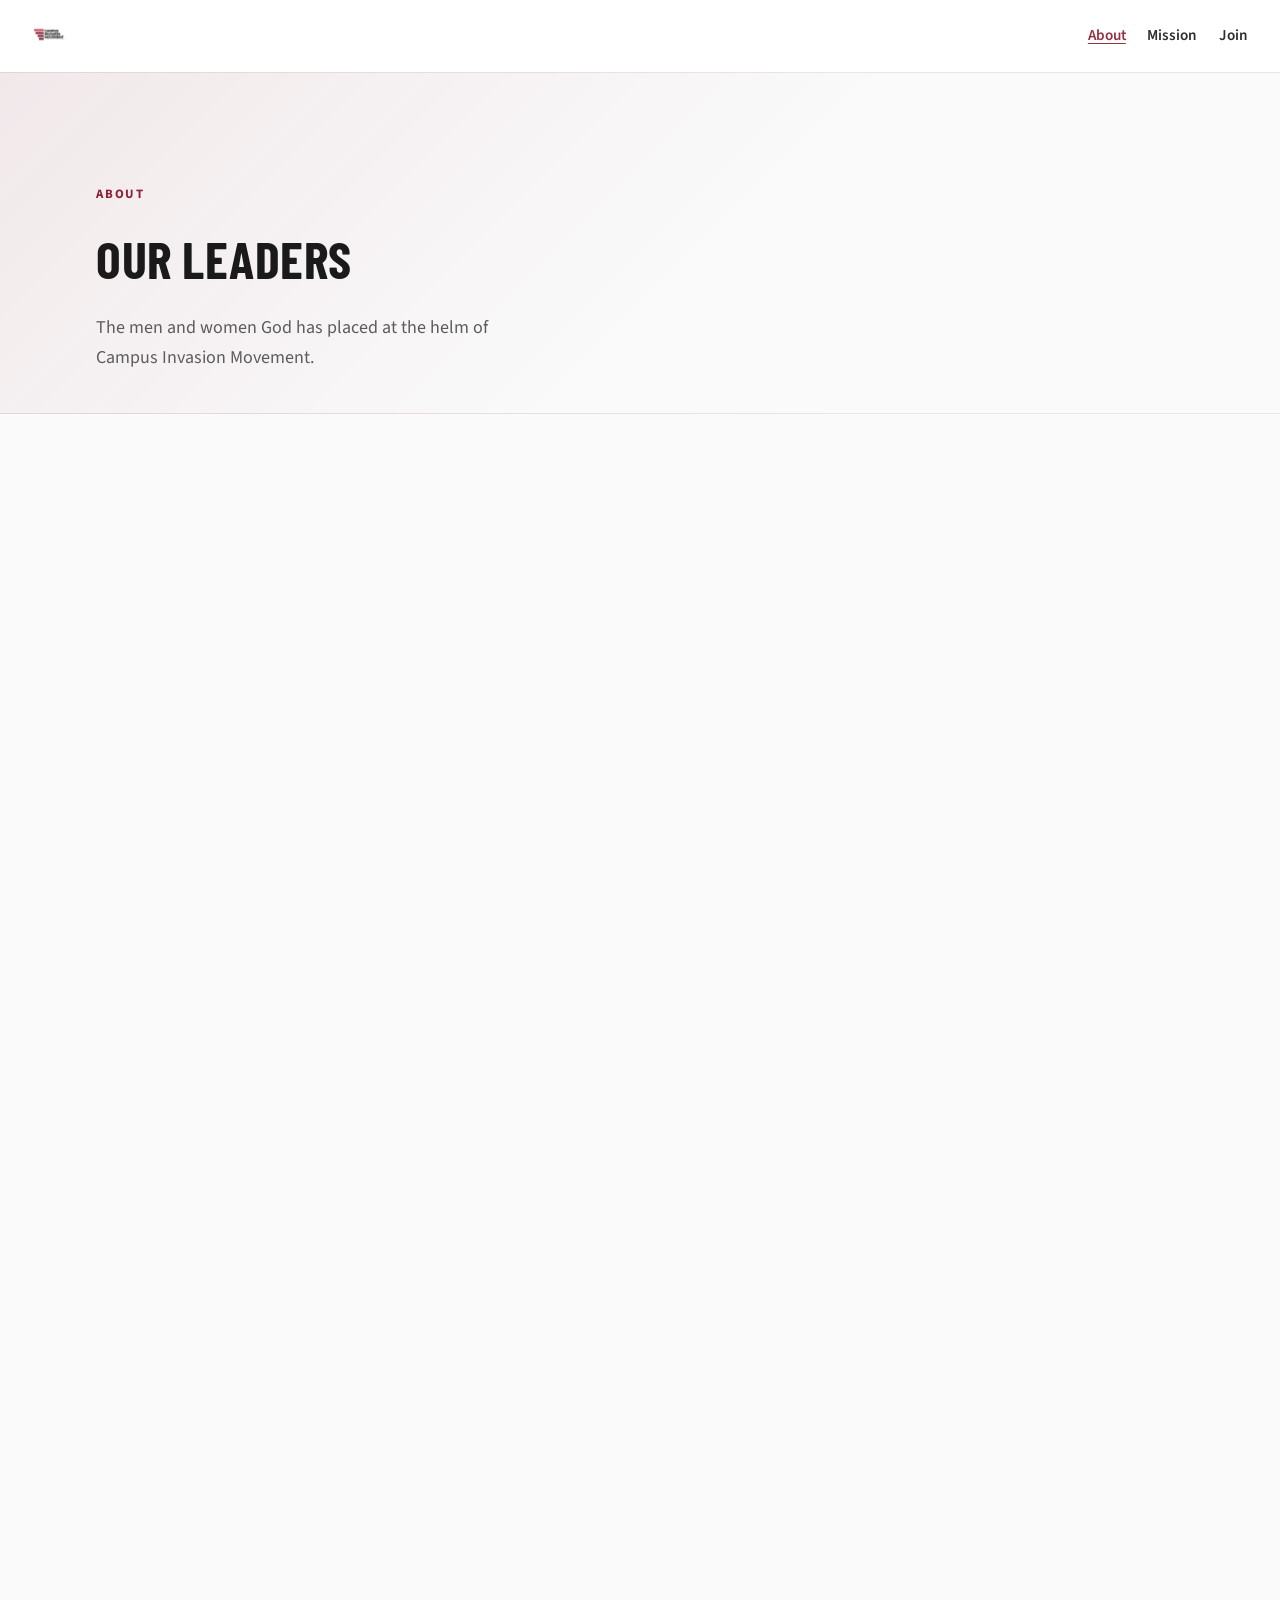
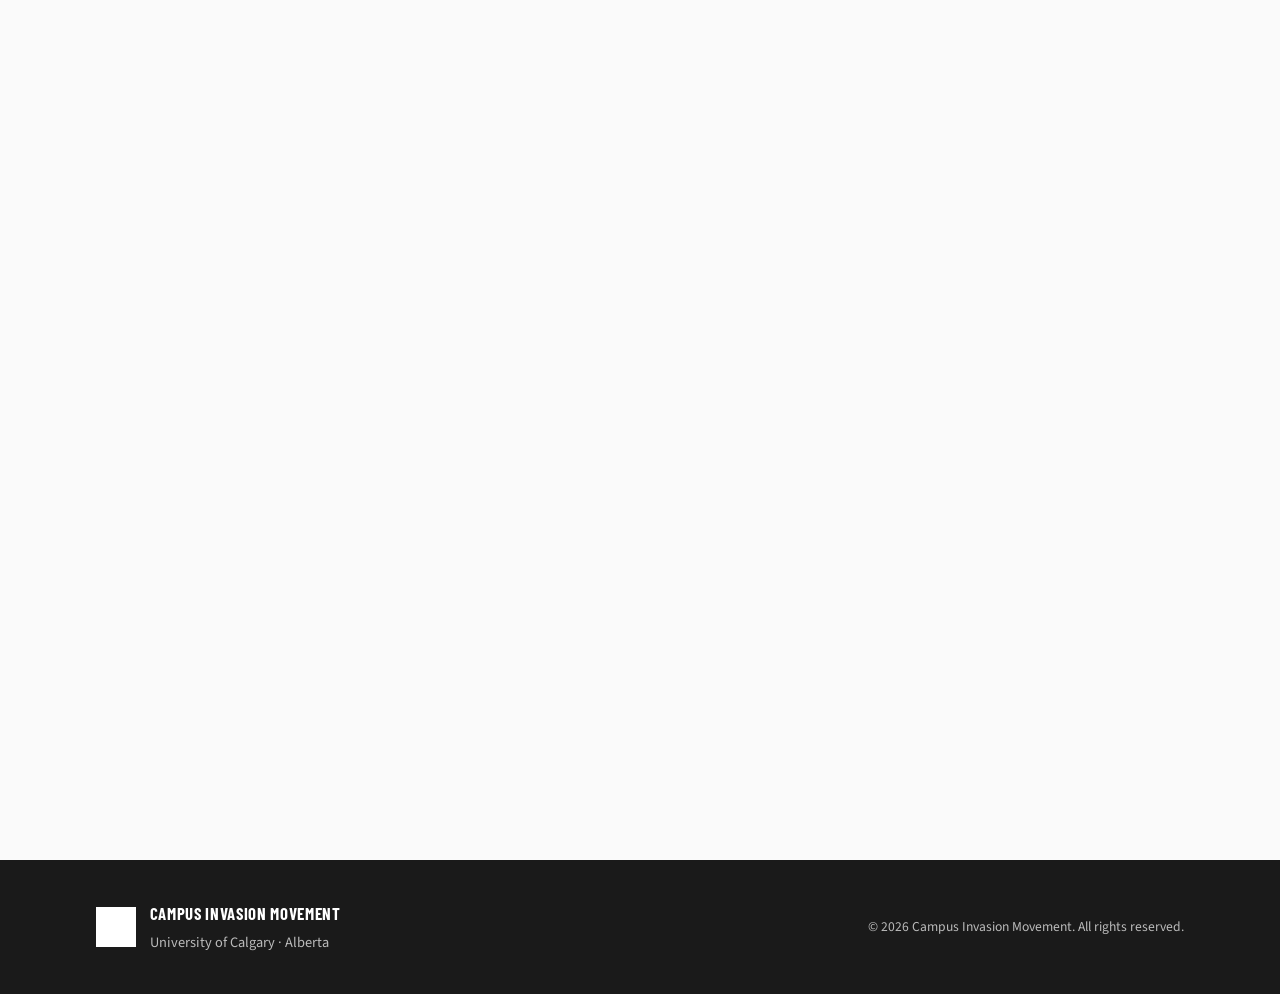
==== about.html @ 7bb0c9b6 "Add ministry content, branding, and leaders page. Update the landing page with CIM mission, gatherin" ====
<!DOCTYPE html>
<html lang="en">
<head>
  <meta charset="UTF-8" />
  <meta name="viewport" content="width=device-width, initial-scale=1" />
  <meta name="description" content="Meet the leaders of Campus Invasion Movement — Reverend Dotun Arifalo, Pastor Omoyeni Omolade, and the CIM team at the University of Calgary." />
  <title>Our Leaders — Campus Invasion Movement</title>
  <link rel="preconnect" href="https://fonts.googleapis.com" />
  <link rel="preconnect" href="https://fonts.gstatic.com" crossorigin />
  <link href="https://fonts.googleapis.com/css2?family=Barlow+Condensed:wght@600;700&family=Source+Sans+3:wght@400;600;700&display=swap" rel="stylesheet" />
  <link rel="stylesheet" href="styles.css" />
  <link rel="icon" href="assets/cim-logo.png" type="image/png" />
</head>
<body class="page-inner">
  <a class="skip-link" href="#main">Skip to content</a>

  <header class="site-header is-scrolled">
    <a class="header-brand" href="index.html" aria-label="Campus Invasion Movement home">
      <img src="assets/cim-logo.png" alt="Campus Invasion Movement" width="160" height="48" />
    </a>
    <nav class="header-nav" aria-label="Primary">
      <a href="about.html" aria-current="page">About</a>
      <a href="index.html#gather">Mission</a>
      <a href="index.html#join">Join</a>
    </nav>
  </header>

  <main id="main">
    <section class="page-hero">
      <div class="page-hero-inner">
        <p class="eyebrow">About</p>
        <h1>Our Leaders</h1>
        <p class="lead">The men and women God has placed at the helm of Campus Invasion Movement.</p>
      </div>
    </section>

    <section class="section leaders-featured" data-reveal>
      <div class="section-inner leaders-inner">
        <article class="leader-profile">
          <div class="leader-photo">
            <img src="assets/leaders/dotun-arifalo.png" alt="Reverend Dotun Arifalo" width="320" height="400" />
          </div>
          <div class="leader-bio">
            <p class="leader-title">Reverend</p>
            <h2>Dotun Arifalo</h2>
            <p>
              Dotun Arifalo is a prolific speaker, author, life and business and lifestyle mentor and empowerer,
              whose passion is contagious, initiating transformation in everyone that comes in contact with her.
            </p>
            <p>
              She is the President of the Dotun Arifalo Ministries and the Co-Lead Pastor of Dominion House churches
              with a vision to raise world class Leaders.
            </p>
            <p>
              RD, as fondly called, is an empowerer, a destiny catalyst and broker of gifts, an international
              conference speaker with an unusual grace of connecting with people of different races. She has a great
              passion to see men and women utilized, raised from mediocrity to maximizing their lives and God given
              potentials as they discover and fulfill God&rsquo;s mandates for their lives.
            </p>
            <p>
              She is married to Vincent Arifalo, her vision partner, and they have three children.
            </p>
          </div>
        </article>

        <!-- Pastor Omoyeni Omolade -->
        <article class="leader-profile leader-profile--reverse">
          <div class="leader-photo">
            <img src="assets/leaders/omoyeni-omolade.png" alt="Pastor Omoyeni Omolade" width="320" height="400" />
          </div>
          <div class="leader-bio">
            <p class="leader-title">Pastor</p>
            <h2>Omoyeni Omolade</h2>
            <p>
              Pastor Yeni is the Lead Pastor and Head of Direction of Campus Invasion Movement North America,
              whose passion is to see young people grow spiritually from disciples to disciplers and take over
              their territories for Jesus.
            </p>
            <p>
              PY, as fondly called, is a destiny catalyst, a movement maker and a person who is very passionate
              about filling campuses with the knowledge of the glory of the Lord as the waters cover the sea.
            </p>
          </div>
        </article>
      </div>
    </section>

    <section class="section leaders-team" data-reveal>
      <div class="section-inner leaders-inner">
        <p class="eyebrow">The team</p>
        <h2>Our leaders</h2>
        <p class="lead team-note">Photos coming soon.</p>
        <div class="team-grid">
          <article class="team-card">
            <div class="team-photo">
              <img src="assets/leaders/placeholder.svg" alt="" width="200" height="200" />
            </div>
            <h3>Oluwasetemi</h3>
          </article>
          <article class="team-card">
            <div class="team-photo">
              <img src="assets/leaders/placeholder.svg" alt="" width="200" height="200" />
            </div>
            <h3>Praise</h3>
          </article>
          <article class="team-card">
            <div class="team-photo">
              <img src="assets/leaders/placeholder.svg" alt="" width="200" height="200" />
            </div>
            <h3>Abisola</h3>
          </article>
          <article class="team-card">
            <div class="team-photo">
              <img src="assets/leaders/placeholder.svg" alt="" width="200" height="200" />
            </div>
            <h3>Priscilla</h3>
          </article>
          <article class="team-card">
            <div class="team-photo">
              <img src="assets/leaders/placeholder.svg" alt="" width="200" height="200" />
            </div>
            <h3>Mawunyo</h3>
          </article>
          <article class="team-card">
            <div class="team-photo">
              <img src="assets/leaders/placeholder.svg" alt="" width="200" height="200" />
            </div>
            <h3>Tolu</h3>
          </article>
          <article class="team-card">
            <div class="team-photo">
              <img src="assets/leaders/placeholder.svg" alt="" width="200" height="200" />
            </div>
            <h3>Ayomide</h3>
          </article>
          <article class="team-card">
            <div class="team-photo">
              <img src="assets/leaders/placeholder.svg" alt="" width="200" height="200" />
            </div>
            <h3>Daniel</h3>
          </article>
        </div>
      </div>
    </section>
  </main>

  <footer class="site-footer">
    <div class="footer-inner">
      <div class="footer-brand">
        <img src="assets/cim-logo.png" alt="" width="140" height="42" />
        <div>
          <strong>Campus Invasion Movement</strong>
          <p>University of Calgary &middot; Alberta</p>
        </div>
      </div>
      <p class="footer-copy">&copy; <span id="year"></span> Campus Invasion Movement. All rights reserved.</p>
    </div>
  </footer>

  <script src="script.js"></script>
</body>
</html>
---- styles.css ----
:root {
  --ink: #1a1a1a;
  --burgundy: #8c1f33;
  --burgundy-deep: #6b1526;
  --rose: #d95f76;
  --rose-soft: #f0a3b3;
  --paper: #fafafa;
  --paper-muted: #f0ecec;
  --white: #ffffff;
  --text: #2a2a2a;
  --muted: #5c5c5c;
  --font-display: "Barlow Condensed", "Arial Narrow", sans-serif;
  --font-body: "Source Sans 3", "Segoe UI", sans-serif;
  --space: clamp(1rem, 2.5vw, 2rem);
  --max: 68rem;
  --header-h: 4.5rem;
  --ease: cubic-bezier(0.22, 1, 0.36, 1);
}

*,
*::before,
*::after {
  box-sizing: border-box;
}

html {
  scroll-behavior: smooth;
}

body {
  margin: 0;
  font-family: var(--font-body);
  font-size: 1.0625rem;
  line-height: 1.65;
  color: var(--text);
  background: var(--paper);
  -webkit-font-smoothing: antialiased;
}

img {
  display: block;
  max-width: 100%;
  height: auto;
}

a {
  color: var(--burgundy);
  text-decoration-thickness: 1px;
  text-underline-offset: 0.18em;
}

a:hover {
  color: var(--rose);
}

.skip-link {
  position: absolute;
  left: 1rem;
  top: -3rem;
  z-index: 100;
  padding: 0.5rem 0.85rem;
  background: var(--rose);
  color: var(--white);
  font-weight: 700;
  text-decoration: none;
  border-radius: 0.25rem;
}

.skip-link:focus {
  top: 1rem;
}

/* ——— Header ——— */
.site-header {
  position: fixed;
  inset: 0 0 auto;
  z-index: 40;
  display: flex;
  align-items: center;
  justify-content: space-between;
  height: var(--header-h);
  padding: 0 var(--space);
  background: transparent;
  color: var(--white);
  transition: background 0.35s var(--ease), color 0.35s var(--ease), box-shadow 0.35s var(--ease);
}

.site-header.is-scrolled {
  background: rgba(255, 255, 255, 0.95);
  color: var(--ink);
  box-shadow: 0 1px 0 rgba(140, 31, 51, 0.1);
  backdrop-filter: blur(10px);
}

.header-brand {
  display: inline-flex;
  align-items: center;
  color: inherit;
  text-decoration: none;
}

.header-brand img {
  width: auto;
  height: 2.25rem;
  filter: brightness(0) invert(1);
  transition: filter 0.35s var(--ease);
}

.site-header.is-scrolled .header-brand img {
  filter: none;
}

.header-nav {
  display: flex;
  gap: 1.35rem;
}

.header-nav a {
  color: inherit;
  text-decoration: none;
  font-size: 0.95rem;
  font-weight: 600;
  opacity: 0.92;
}

.header-nav a:hover {
  opacity: 1;
  color: var(--rose-soft);
}

.header-nav a[aria-current="page"] {
  color: var(--burgundy);
  text-decoration: underline;
}

.site-header:not(.is-scrolled) .header-nav a[aria-current="page"] {
  color: var(--rose-soft);
}

/* ——— Hero ——— */
.hero {
  position: relative;
  min-height: 100svh;
  display: grid;
  align-items: end;
  color: var(--white);
  overflow: hidden;
}

.hero-media {
  position: absolute;
  inset: 0;
  z-index: 0;
}

.hero-image {
  position: absolute;
  inset: -4%;
  background:
    url("https://images.unsplash.com/photo-1562774053-701939374585?auto=format&fit=crop&w=2000&q=80")
    center / cover no-repeat;
  transform: scale(1.06);
  animation: kenburns 22s var(--ease) infinite alternate;
  will-change: transform;
}

.hero-wash {
  position: absolute;
  inset: 0;
  background:
    linear-gradient(180deg, rgba(107, 21, 38, 0.7) 0%, rgba(107, 21, 38, 0.45) 45%, rgba(26, 26, 26, 0.92) 100%),
    linear-gradient(90deg, rgba(140, 31, 51, 0.35), transparent 60%);
}

.hero-content {
  position: relative;
  z-index: 1;
  width: min(100%, var(--max));
  margin: 0 auto;
  padding: calc(var(--header-h) + 2.5rem) var(--space) clamp(3.5rem, 8vh, 5.5rem);
}

.hero-logo-wrap {
  display: inline-block;
  margin-bottom: 0.75rem;
  padding: 0.85rem 1rem;
  background: rgba(255, 255, 255, 0.94);
  border-radius: 0.35rem;
  box-shadow: 0 12px 32px rgba(0, 0, 0, 0.25);
  opacity: 0;
  transform: translateY(1.25rem);
  animation: rise-in 0.9s var(--ease) 0.1s forwards;
}

.hero-logo {
  width: min(100%, 24rem);
  margin: 0;
}

.hero-tagline {
  margin: 0 0 1rem;
  font-size: 0.8rem;
  font-weight: 700;
  letter-spacing: 0.16em;
  text-transform: uppercase;
  color: var(--rose-soft);
  opacity: 0;
  transform: translateY(1.25rem);
  animation: rise-in 0.9s var(--ease) 0.18s forwards;
}

.hero-headline {
  margin: 0 0 1.1rem;
  font-family: var(--font-display);
  font-size: clamp(1.75rem, 4.5vw, 2.85rem);
  font-weight: 700;
  line-height: 1.1;
  letter-spacing: 0.01em;
  text-transform: uppercase;
  max-width: 22ch;
  opacity: 0;
  transform: translateY(1.25rem);
  animation: rise-in 0.9s var(--ease) 0.28s forwards;
}

.hero-verse {
  margin: 0 0 1.75rem;
  padding: 0;
  border: 0;
  max-width: 38ch;
  opacity: 0;
  transform: translateY(1.25rem);
  animation: rise-in 0.9s var(--ease) 0.4s forwards;
}

.hero-verse p {
  margin: 0 0 0.45rem;
  font-size: 1.05rem;
  font-style: italic;
  line-height: 1.55;
  color: rgba(255, 255, 255, 0.9);
}

.hero-verse cite {
  font-size: 0.9rem;
  font-style: normal;
  font-weight: 700;
  letter-spacing: 0.06em;
  text-transform: uppercase;
  color: var(--rose-soft);
}

.hero-actions {
  display: flex;
  flex-wrap: wrap;
  gap: 0.75rem 1rem;
  opacity: 0;
  transform: translateY(1.25rem);
  animation: rise-in 0.9s var(--ease) 0.52s forwards;
}

/* ——— Buttons ——— */
.btn {
  display: inline-flex;
  align-items: center;
  justify-content: center;
  padding: 0.85rem 1.35rem;
  border-radius: 0.3rem;
  font-family: var(--font-body);
  font-size: 1rem;
  font-weight: 700;
  text-decoration: none;
  border: 2px solid transparent;
  transition: background 0.25s var(--ease), color 0.25s var(--ease), border-color 0.25s var(--ease), transform 0.25s var(--ease);
}

.btn:hover {
  transform: translateY(-1px);
}

.btn-primary {
  background: var(--rose);
  color: var(--white);
}

.btn-primary:hover {
  background: var(--burgundy);
  color: var(--white);
}

.btn-ghost {
  background: transparent;
  color: var(--white);
  border-color: rgba(255, 255, 255, 0.45);
}

.btn-ghost:hover {
  border-color: var(--rose-soft);
  color: var(--white);
  background: rgba(140, 31, 51, 0.35);
}

/* ——— Sections ——— */
.section {
  padding: clamp(3.5rem, 10vh, 6.5rem) var(--space);
}

.section-inner {
  width: min(100%, 44rem);
  margin: 0 auto;
}

.gather .section-inner,
.invite .section-inner {
  width: min(100%, var(--max));
}

.eyebrow {
  margin: 0 0 0.65rem;
  font-size: 0.8rem;
  font-weight: 700;
  letter-spacing: 0.14em;
  text-transform: uppercase;
  color: var(--burgundy);
}

.section h2 {
  margin: 0 0 1rem;
  font-family: var(--font-display);
  font-size: clamp(1.85rem, 4vw, 2.65rem);
  font-weight: 700;
  line-height: 1.12;
  letter-spacing: 0.01em;
  text-transform: uppercase;
  color: var(--ink);
  max-width: 20ch;
}

.lead {
  margin: 0;
  font-size: 1.125rem;
  color: var(--muted);
  max-width: 44ch;
}

.mission-statement {
  font-size: 1.15rem;
  font-weight: 600;
  color: var(--text);
  line-height: 1.6;
  text-transform: uppercase;
  letter-spacing: 0.02em;
}

.about {
  background:
    radial-gradient(ellipse 80% 60% at 100% 0%, rgba(217, 95, 118, 0.1), transparent 55%),
    radial-gradient(ellipse 50% 40% at 0% 100%, rgba(140, 31, 51, 0.08), transparent 50%),
    var(--paper);
}

.gather {
  background: var(--burgundy-deep);
  color: rgba(255, 255, 255, 0.9);
}

.gather .eyebrow {
  color: var(--rose-soft);
}

.gather h2 {
  color: var(--white);
}

.pillars {
  display: grid;
  gap: 2rem 2.5rem;
  margin-top: 2.5rem;
}

@media (min-width: 720px) {
  .pillars {
    grid-template-columns: repeat(3, 1fr);
  }
}

.pillar {
  padding: 0;
  border: 0;
  background: none;
  box-shadow: none;
}

.pillar-mark {
  display: block;
  width: 2.25rem;
  height: 3px;
  margin-bottom: 1rem;
  background: linear-gradient(90deg, var(--rose), var(--rose-soft));
}

.pillar h3 {
  margin: 0 0 0.55rem;
  font-family: var(--font-display);
  font-size: 1.35rem;
  font-weight: 700;
  text-transform: uppercase;
  letter-spacing: 0.02em;
  color: var(--white);
}

.pillar p {
  margin: 0;
  color: rgba(255, 255, 255, 0.75);
  font-size: 1rem;
}

.invite {
  background:
    linear-gradient(135deg, rgba(140, 31, 51, 0.06), transparent 40%),
    var(--paper-muted);
}

.invite-inner {
  display: grid;
  gap: 1.25rem;
  justify-items: start;
}

.invite .lead {
  max-width: 36ch;
}

.invite-details {
  display: grid;
  gap: 1rem 2rem;
  margin: 0.5rem 0 0.75rem;
  padding: 0;
}

@media (min-width: 640px) {
  .invite-details {
    grid-template-columns: repeat(2, minmax(0, 1fr));
  }
}

@media (min-width: 900px) {
  .invite-details {
    grid-template-columns: repeat(4, minmax(0, 1fr));
  }
}

.invite-details div {
  margin: 0;
}

.invite-details dt {
  margin: 0 0 0.2rem;
  font-size: 0.75rem;
  font-weight: 700;
  letter-spacing: 0.12em;
  text-transform: uppercase;
  color: var(--burgundy);
}

.invite-details dd {
  margin: 0;
  font-size: 1.05rem;
  font-weight: 600;
  color: var(--ink);
}

.invite-details a {
  color: var(--ink);
  font-weight: 600;
}

.invite-details a:hover {
  color: var(--burgundy);
}

/* ——— Footer ——— */
.site-footer {
  background: var(--ink);
  color: rgba(255, 255, 255, 0.7);
  padding: 2.5rem var(--space);
}

.footer-inner {
  width: min(100%, var(--max));
  margin: 0 auto;
  display: flex;
  flex-wrap: wrap;
  align-items: center;
  justify-content: space-between;
  gap: 1.25rem;
}

.footer-brand {
  display: flex;
  align-items: center;
  gap: 0.85rem;
}

.footer-brand img {
  width: auto;
  height: 2.5rem;
  filter: brightness(0) invert(1);
}

.footer-brand strong {
  display: block;
  color: var(--white);
  font-family: var(--font-display);
  font-size: 1.05rem;
  text-transform: uppercase;
  letter-spacing: 0.04em;
}

.footer-brand p {
  margin: 0.15rem 0 0;
  font-size: 0.9rem;
}

.footer-copy {
  margin: 0;
  font-size: 0.85rem;
}

/* ——— Motion ——— */
@keyframes rise-in {
  to {
    opacity: 1;
    transform: translateY(0);
  }
}

@keyframes kenburns {
  from {
    transform: scale(1.06) translate(0, 0);
  }
  to {
    transform: scale(1.14) translate(-1.5%, -1%);
  }
}

[data-reveal] {
  opacity: 0;
  transform: translateY(1.75rem);
  transition: opacity 0.8s var(--ease), transform 0.8s var(--ease);
}

[data-reveal].is-visible {
  opacity: 1;
  transform: translateY(0);
}

@media (prefers-reduced-motion: reduce) {
  html {
    scroll-behavior: auto;
  }

  .hero-image {
    animation: none;
    transform: none;
  }

  .hero-logo-wrap,
  .hero-tagline,
  .hero-headline,
  .hero-verse,
  .hero-actions {
    animation: none;
    opacity: 1;
    transform: none;
  }

  [data-reveal] {
    opacity: 1;
    transform: none;
    transition: none;
  }
}

@media (max-width: 560px) {
  .header-nav {
    gap: 0.85rem;
  }

  .header-nav a {
    font-size: 0.88rem;
  }

  .header-brand img {
    height: 1.85rem;
  }
}

/* ——— About / Leaders page ——— */
.page-inner .site-header {
  position: sticky;
}

.page-hero {
  padding: calc(var(--header-h) + 2.5rem) var(--space) 2.5rem;
  background:
    linear-gradient(135deg, rgba(140, 31, 51, 0.08), transparent 55%),
    var(--paper);
  border-bottom: 1px solid rgba(140, 31, 51, 0.1);
}

.page-hero-inner {
  width: min(100%, var(--max));
  margin: 0 auto;
}

.page-hero h1 {
  margin: 0 0 0.75rem;
  font-family: var(--font-display);
  font-size: clamp(2.25rem, 5vw, 3.25rem);
  font-weight: 700;
  text-transform: uppercase;
  letter-spacing: 0.01em;
  color: var(--ink);
  max-width: none;
}

.leaders-inner {
  width: min(100%, var(--max));
}

.leaders-featured {
  padding-top: clamp(2.5rem, 6vh, 4rem);
}

.leader-profile {
  display: grid;
  gap: 2rem;
  align-items: start;
  margin-bottom: clamp(3rem, 8vh, 5rem);
}

.leader-profile:last-child {
  margin-bottom: 0;
}

@media (min-width: 768px) {
  .leader-profile {
    grid-template-columns: minmax(240px, 320px) 1fr;
    gap: 3rem;
  }

  .leader-profile--reverse {
    grid-template-columns: 1fr minmax(240px, 320px);
  }

  .leader-profile--reverse .leader-photo {
    order: 2;
  }

  .leader-profile--reverse .leader-bio {
    order: 1;
  }
}

.leader-photo {
  overflow: hidden;
  border-radius: 0.35rem;
  background: var(--paper-muted);
  box-shadow: 0 8px 24px rgba(140, 31, 51, 0.12);
}

.leader-photo img {
  width: 100%;
  aspect-ratio: 4 / 5;
  object-fit: cover;
}

.leader-title {
  margin: 0 0 0.25rem;
  font-size: 0.8rem;
  font-weight: 700;
  letter-spacing: 0.14em;
  text-transform: uppercase;
  color: var(--burgundy);
}

.leader-bio h2 {
  margin: 0 0 0.85rem;
  max-width: none;
}

.leader-bio p {
  margin: 0 0 1rem;
  color: var(--muted);
  font-size: 1.05rem;
  max-width: 52ch;
}

.leader-bio p:last-child {
  margin-bottom: 0;
}

.leaders-team {
  background: var(--paper-muted);
}

.leaders-team h2 {
  max-width: none;
}

.team-note {
  margin-bottom: 2rem;
}

.team-grid {
  display: grid;
  gap: 2rem;
  grid-template-columns: repeat(auto-fill, minmax(160px, 1fr));
}

.team-card {
  text-align: center;
}

.team-photo {
  overflow: hidden;
  border-radius: 0.35rem;
  margin-bottom: 0.75rem;
  background: var(--white);
  box-shadow: 0 4px 16px rgba(140, 31, 51, 0.08);
}

.team-photo img {
  width: 100%;
  aspect-ratio: 1;
  object-fit: cover;
}

.team-card h3 {
  margin: 0;
  font-family: var(--font-display);
  font-size: 1.1rem;
  font-weight: 700;
  text-transform: uppercase;
  letter-spacing: 0.03em;
  color: var(--ink);
}
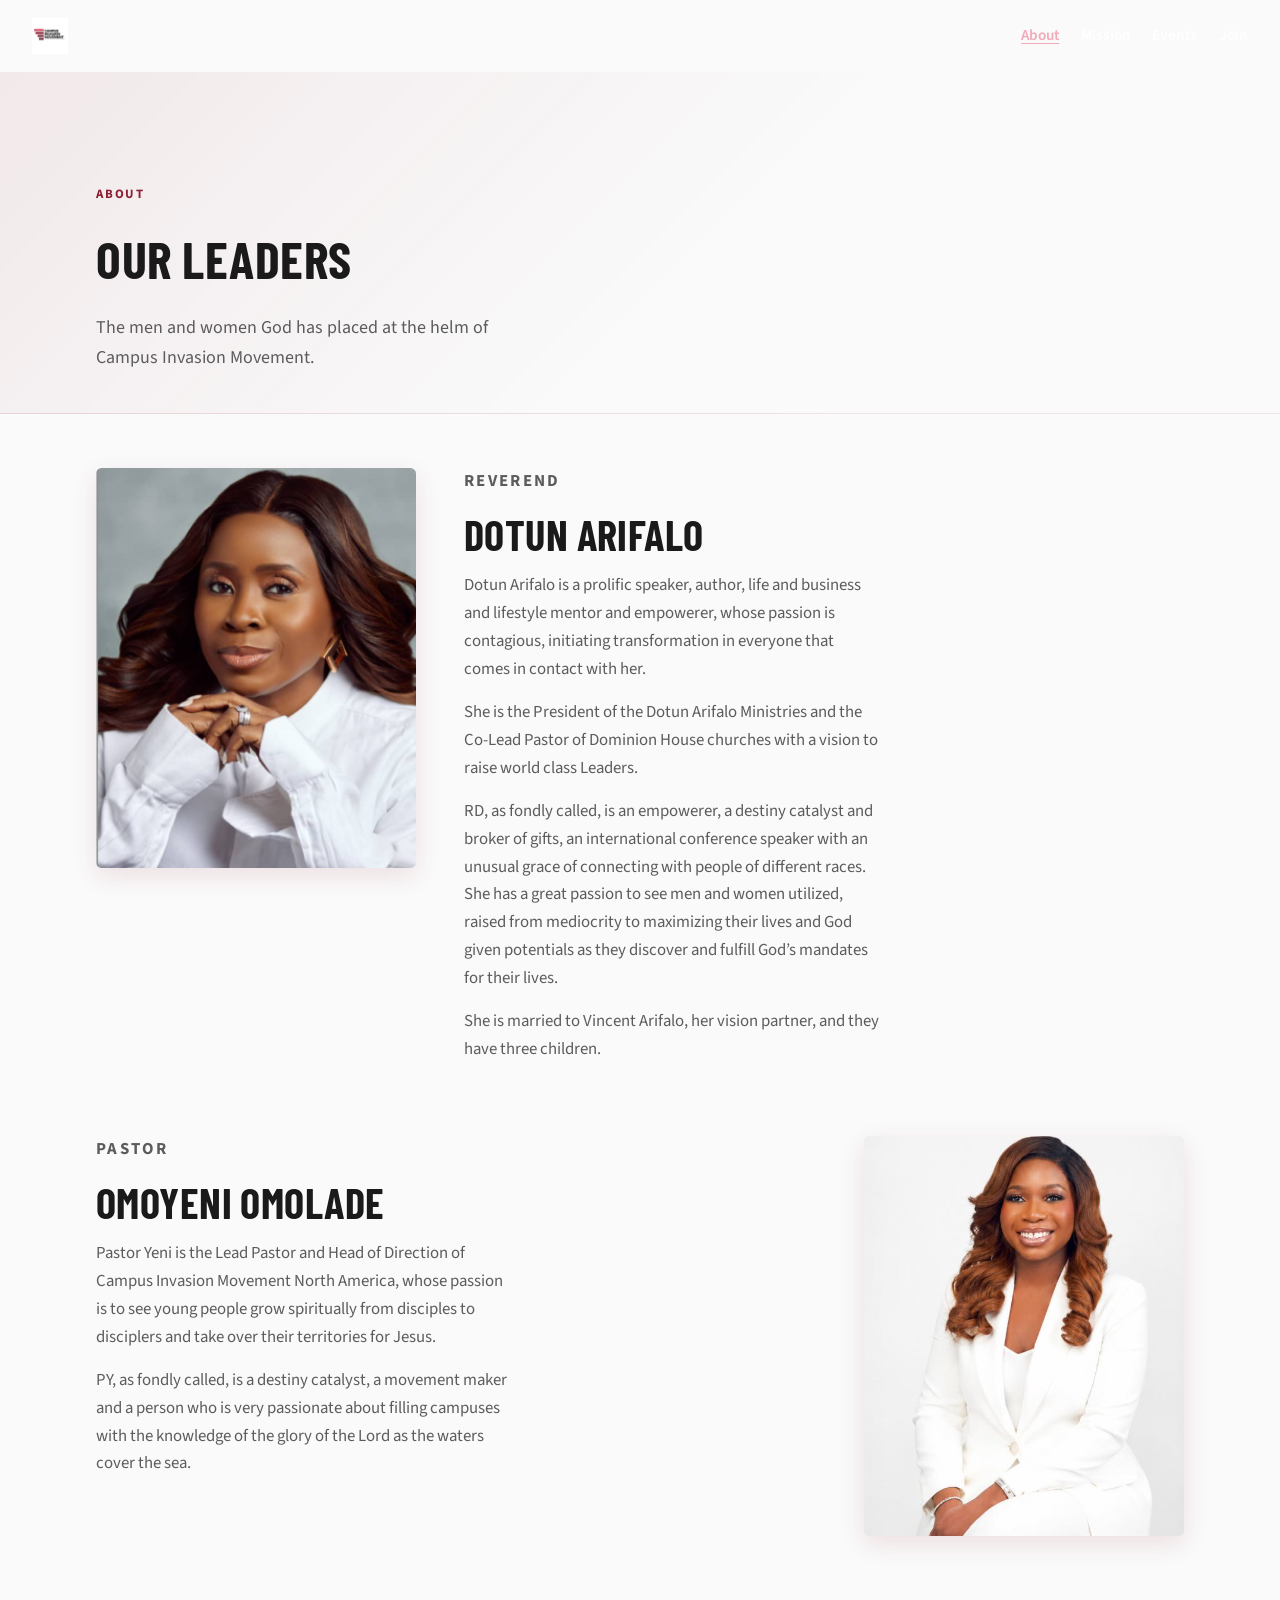
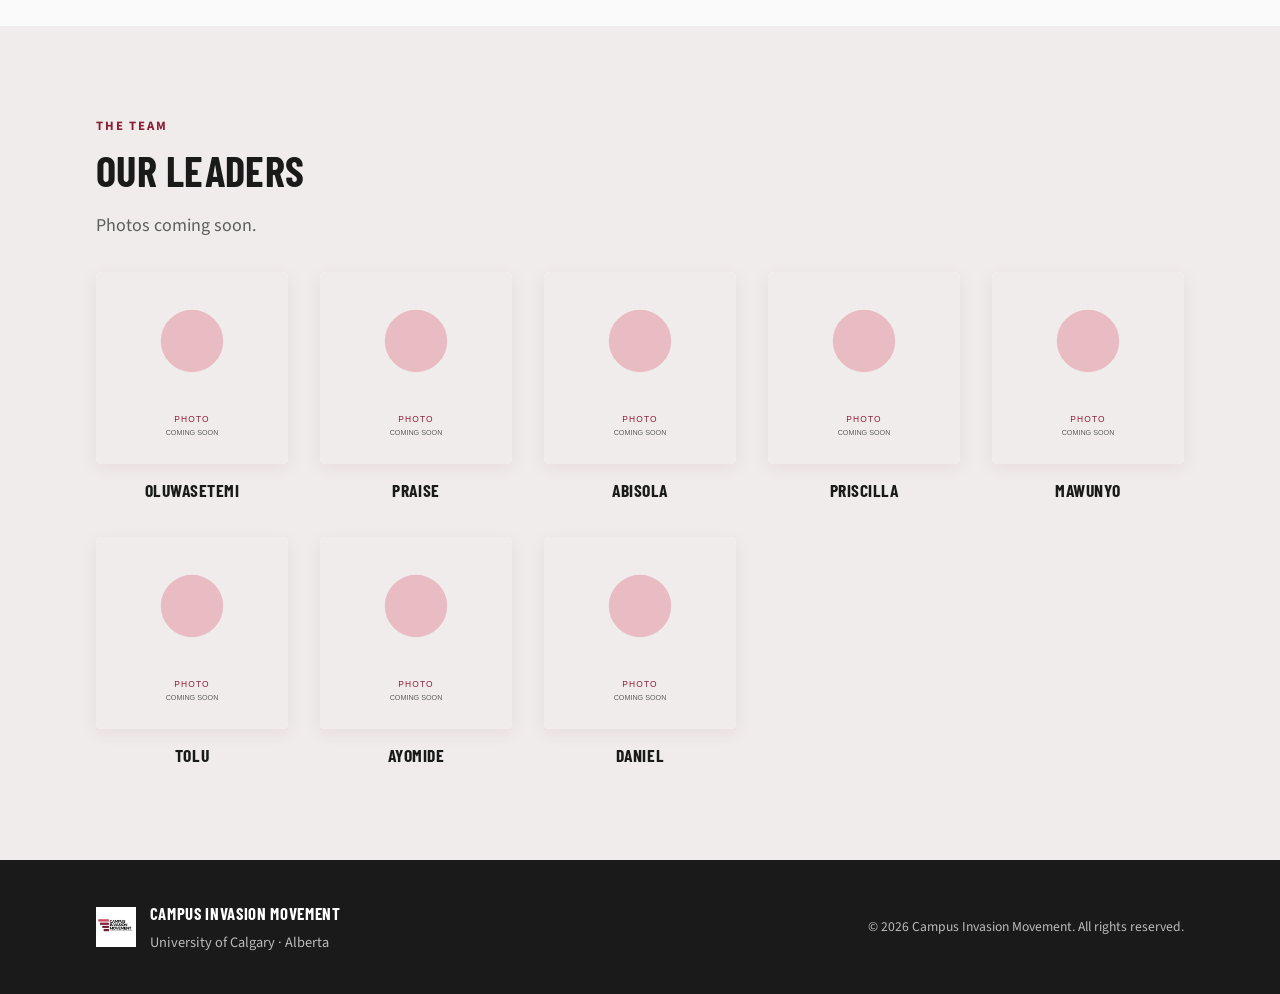
==== commit 3e99bd4d: "Add events, join form, and Google Sheet signup hook. Show the CIM logo in the header and footer, lis" ====
--- a/about.html
+++ b/about.html
@@ -21,6 +21,7 @@
     <nav class="header-nav" aria-label="Primary">
       <a href="about.html" aria-current="page">About</a>
       <a href="index.html#gather">Mission</a>
+      <a href="events.html">Events</a>
       <a href="index.html#join">Join</a>
     </nav>
   </header>
--- a/styles.css
+++ b/styles.css
@@ -102,12 +102,6 @@
 .header-brand img {
   width: auto;
   height: 2.25rem;
-  filter: brightness(0) invert(1);
-  transition: filter 0.35s var(--ease);
-}
-
-.site-header.is-scrolled .header-brand img {
-  filter: none;
 }
 
 .header-nav {
@@ -424,7 +418,144 @@
 .invite-inner {
   display: grid;
   gap: 1.25rem;
+}
+
+.invite-layout {
+  display: grid;
+  gap: 2rem;
+  align-items: start;
+  width: 100%;
+}
+
+@media (min-width: 800px) {
+  .invite-layout {
+    grid-template-columns: 1fr minmax(18rem, 22rem);
+    gap: 3rem;
+  }
+}
+
+.invite-copy {
+  display: grid;
+  gap: 1.25rem;
   justify-items: start;
+}
+
+.btn-ghost-dark {
+  background: transparent;
+  color: var(--burgundy);
+  border-color: rgba(140, 31, 51, 0.35);
+}
+
+.btn-ghost-dark:hover {
+  background: var(--burgundy);
+  color: var(--white);
+  border-color: var(--burgundy);
+}
+
+.join-form {
+  display: grid;
+  gap: 0.9rem;
+  width: 100%;
+  padding: 1.35rem 1.4rem;
+  background: var(--white);
+  border: 1px solid rgba(140, 31, 51, 0.12);
+  border-radius: 0.35rem;
+  box-shadow: 0 8px 24px rgba(140, 31, 51, 0.08);
+}
+
+.join-form label {
+  display: grid;
+  gap: 0.35rem;
+  font-size: 0.8rem;
+  font-weight: 700;
+  letter-spacing: 0.08em;
+  text-transform: uppercase;
+  color: var(--burgundy);
+}
+
+.join-form input,
+.join-form textarea {
+  width: 100%;
+  font: inherit;
+  font-size: 1rem;
+  font-weight: 400;
+  letter-spacing: 0;
+  text-transform: none;
+  color: var(--ink);
+  padding: 0.7rem 0.8rem;
+  border: 1px solid rgba(26, 26, 26, 0.18);
+  border-radius: 0.3rem;
+  background: var(--paper);
+}
+
+.join-form input:focus,
+.join-form textarea:focus {
+  outline: 2px solid var(--rose);
+  outline-offset: 1px;
+  border-color: transparent;
+}
+
+.join-form .btn {
+  width: 100%;
+  cursor: pointer;
+}
+
+.form-status {
+  min-height: 1.2em;
+  margin: 0;
+  font-size: 0.92rem;
+  font-weight: 600;
+  letter-spacing: 0;
+  text-transform: none;
+  color: var(--burgundy);
+}
+
+.form-status.is-error {
+  color: var(--burgundy-deep);
+}
+
+.join-form .btn:disabled {
+  opacity: 0.65;
+  cursor: wait;
+  transform: none;
+}
+
+.events-list {
+  list-style: none;
+  margin: 1.75rem 0 0;
+  padding: 0;
+  display: grid;
+  gap: 1.25rem;
+}
+
+.event-card {
+  display: grid;
+  grid-template-columns: 5.5rem 1fr;
+  gap: 1.15rem;
+  padding: 1.15rem 1.2rem;
+  background: var(--white);
+  border: 1px solid rgba(140, 31, 51, 0.1);
+  border-radius: 0.35rem;
+}
+
+.event-card time {
+  font-family: var(--font-display);
+  font-size: 1.15rem;
+  font-weight: 700;
+  letter-spacing: 0.04em;
+  text-transform: uppercase;
+  color: var(--burgundy);
+}
+
+.event-card h2 {
+  margin: 0 0 0.35rem;
+  font-size: 1.35rem;
+  max-width: none;
+}
+
+.event-card p {
+  margin: 0;
+  color: var(--muted);
 }
 
 .invite .lead {
@@ -505,7 +636,6 @@
 .footer-brand img {
   width: auto;
   height: 2.5rem;
-  filter: brightness(0) invert(1);
 }
 
 .footer-brand strong {
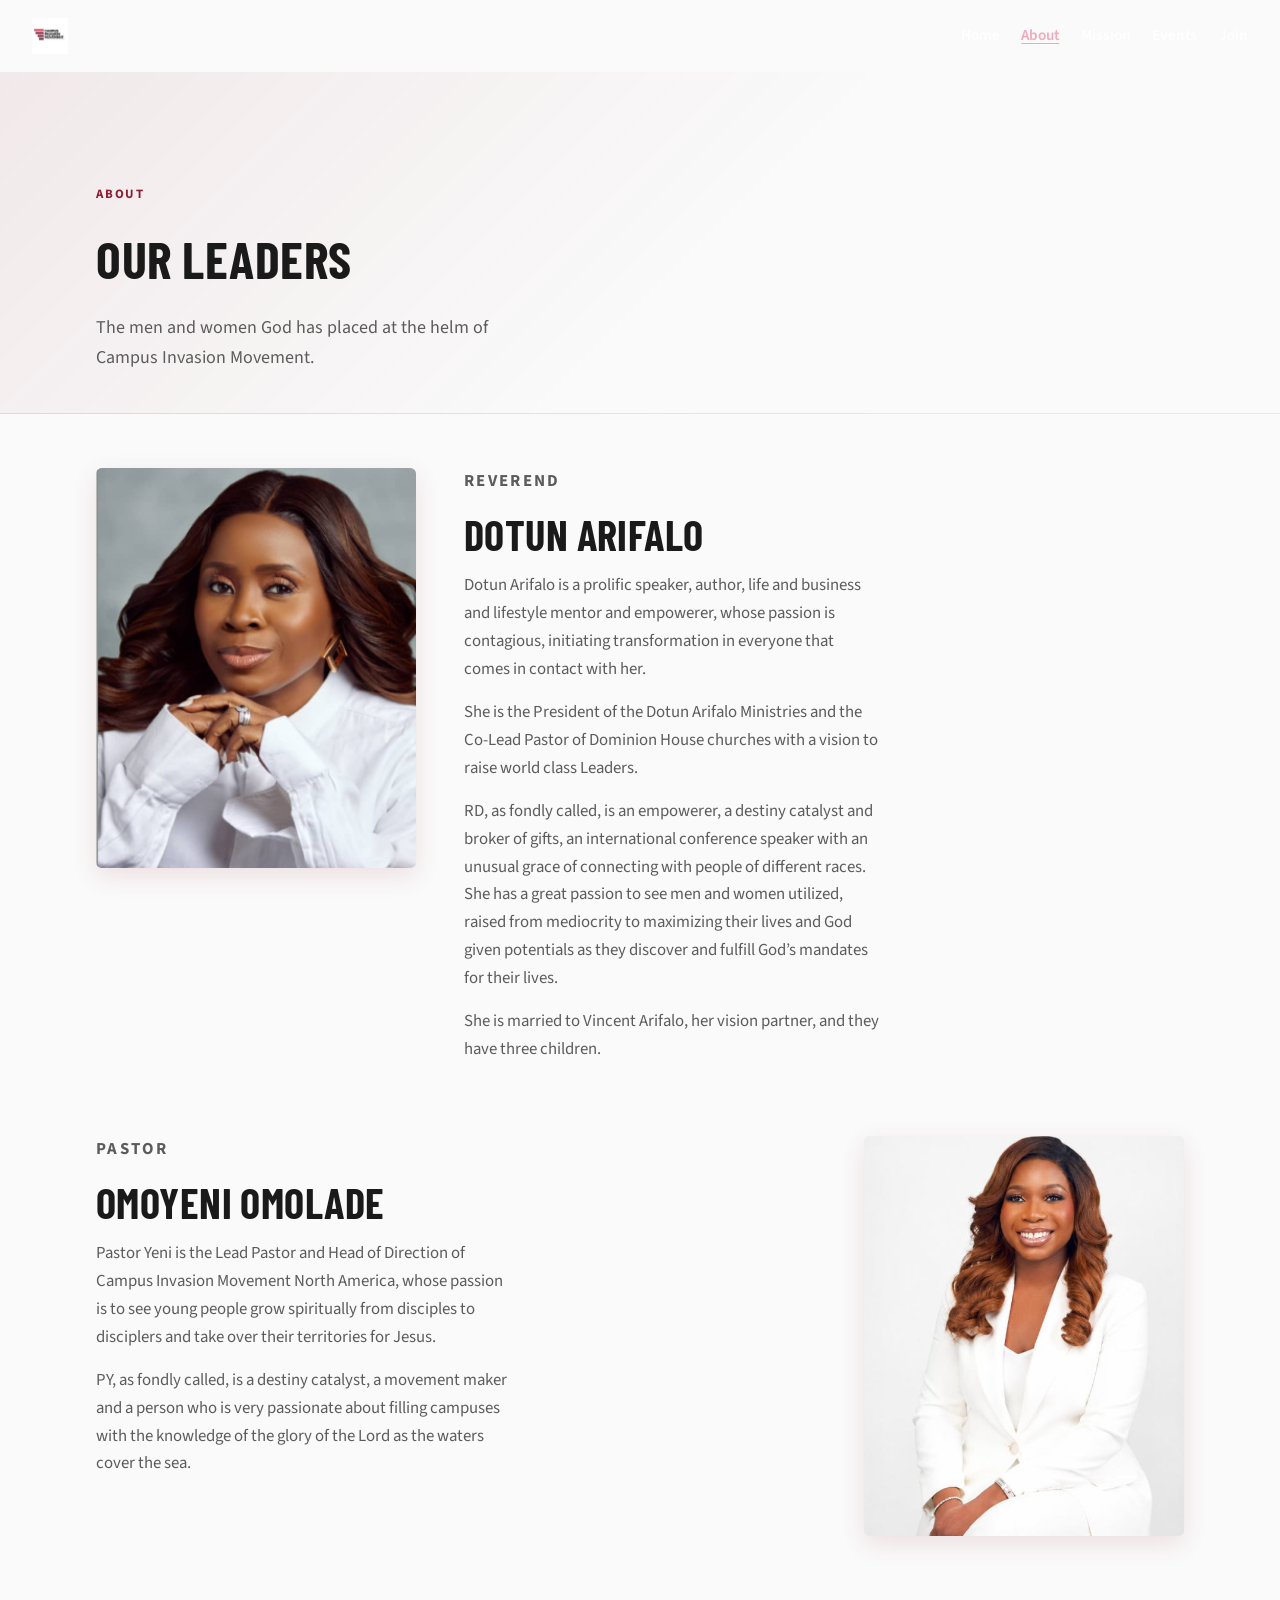
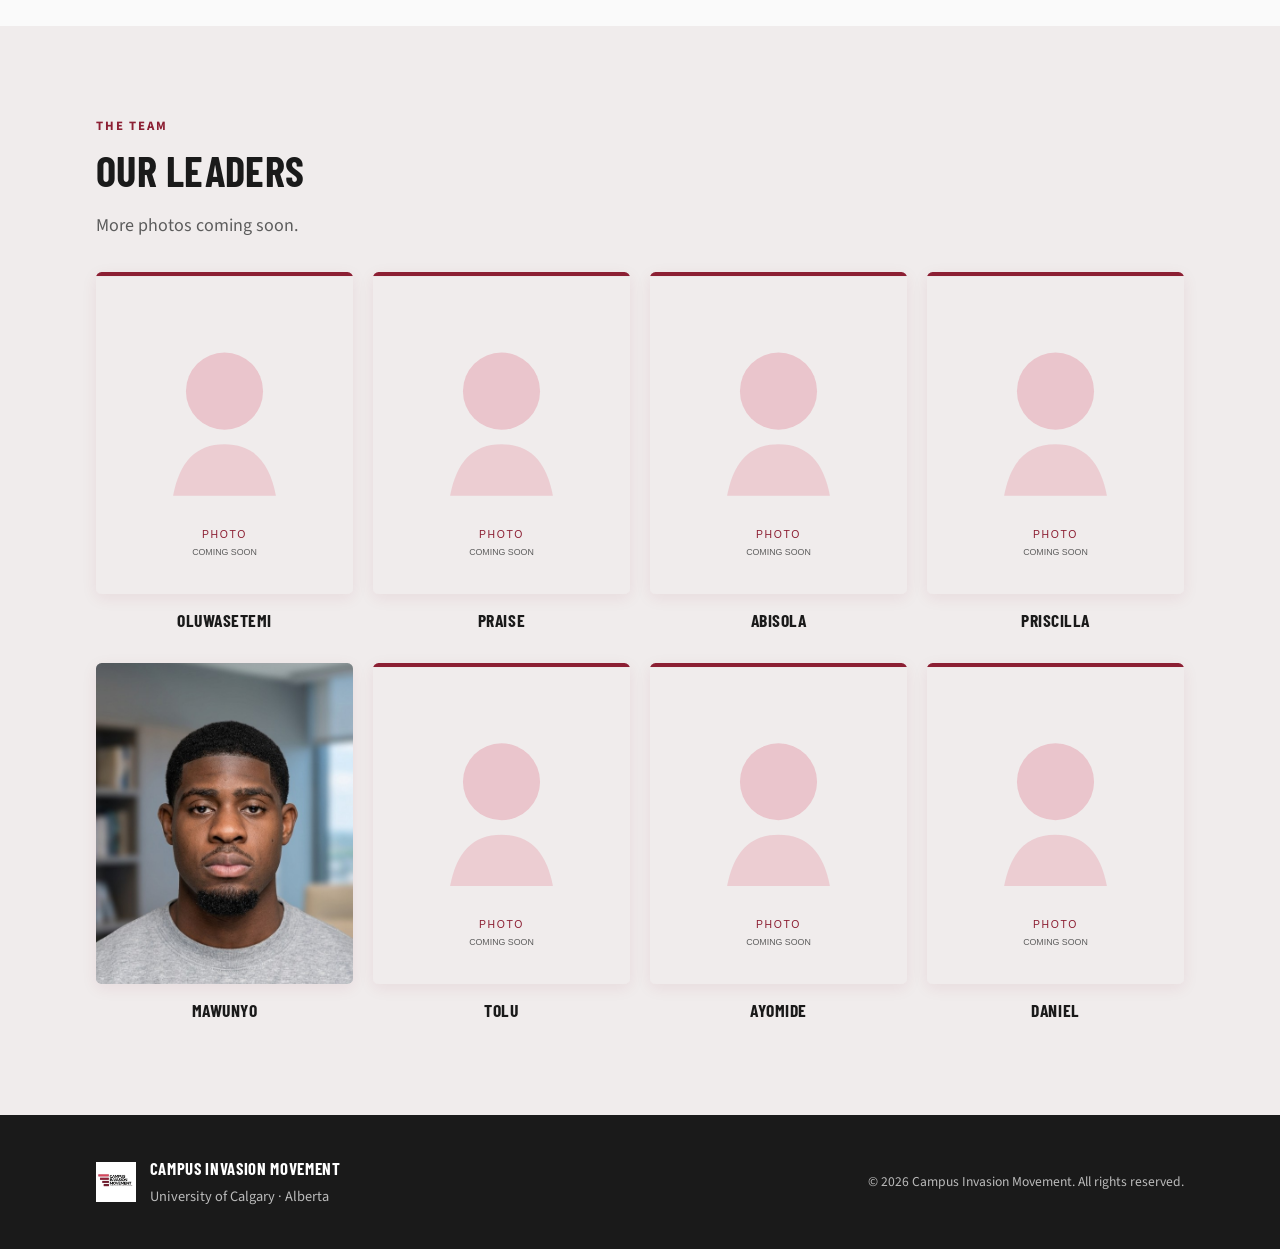
==== commit 5dbaf41b: "Add Home nav, Mawunyo photo, and matching team slots. Give every page a Home link back to the landin" ====
--- a/about.html
+++ b/about.html
@@ -8,7 +8,7 @@
   <link rel="preconnect" href="https://fonts.googleapis.com" />
   <link rel="preconnect" href="https://fonts.gstatic.com" crossorigin />
   <link href="https://fonts.googleapis.com/css2?family=Barlow+Condensed:wght@600;700&family=Source+Sans+3:wght@400;600;700&display=swap" rel="stylesheet" />
-  <link rel="stylesheet" href="styles.css" />
+  <link rel="stylesheet" href="styles.css?v=5" />
   <link rel="icon" href="assets/cim-logo.png" type="image/png" />
 </head>
 <body class="page-inner">
@@ -19,6 +19,7 @@
       <img src="assets/cim-logo.png" alt="Campus Invasion Movement" width="160" height="48" />
     </a>
     <nav class="header-nav" aria-label="Primary">
+      <a href="index.html">Home</a>
       <a href="about.html" aria-current="page">About</a>
       <a href="index.html#gather">Mission</a>
       <a href="events.html">Events</a>
@@ -90,53 +91,53 @@
       <div class="section-inner leaders-inner">
         <p class="eyebrow">The team</p>
         <h2>Our leaders</h2>
-        <p class="lead team-note">Photos coming soon.</p>
+        <p class="lead team-note">More photos coming soon.</p>
         <div class="team-grid">
           <article class="team-card">
             <div class="team-photo">
-              <img src="assets/leaders/placeholder.svg" alt="" width="200" height="200" />
+              <img src="assets/leaders/placeholder.svg?v=2" alt="" width="200" height="250" />
             </div>
             <h3>Oluwasetemi</h3>
           </article>
           <article class="team-card">
             <div class="team-photo">
-              <img src="assets/leaders/placeholder.svg" alt="" width="200" height="200" />
+              <img src="assets/leaders/placeholder.svg?v=2" alt="" width="200" height="250" />
             </div>
             <h3>Praise</h3>
           </article>
           <article class="team-card">
             <div class="team-photo">
-              <img src="assets/leaders/placeholder.svg" alt="" width="200" height="200" />
+              <img src="assets/leaders/placeholder.svg?v=2" alt="" width="200" height="250" />
             </div>
             <h3>Abisola</h3>
           </article>
           <article class="team-card">
             <div class="team-photo">
-              <img src="assets/leaders/placeholder.svg" alt="" width="200" height="200" />
+              <img src="assets/leaders/placeholder.svg?v=2" alt="" width="200" height="250" />
             </div>
             <h3>Priscilla</h3>
           </article>
           <article class="team-card">
             <div class="team-photo">
-              <img src="assets/leaders/placeholder.svg" alt="" width="200" height="200" />
+              <img src="assets/leaders/mawunyo.jpg" alt="Mawunyo" width="200" height="250" class="team-photo-portrait" />
             </div>
             <h3>Mawunyo</h3>
           </article>
           <article class="team-card">
             <div class="team-photo">
-              <img src="assets/leaders/placeholder.svg" alt="" width="200" height="200" />
+              <img src="assets/leaders/placeholder.svg?v=2" alt="" width="200" height="250" />
             </div>
             <h3>Tolu</h3>
           </article>
           <article class="team-card">
             <div class="team-photo">
-              <img src="assets/leaders/placeholder.svg" alt="" width="200" height="200" />
+              <img src="assets/leaders/placeholder.svg?v=2" alt="" width="200" height="250" />
             </div>
             <h3>Ayomide</h3>
           </article>
           <article class="team-card">
             <div class="team-photo">
-              <img src="assets/leaders/placeholder.svg" alt="" width="200" height="200" />
+              <img src="assets/leaders/placeholder.svg?v=2" alt="" width="200" height="250" />
             </div>
             <h3>Daniel</h3>
           </article>
--- a/styles.css
+++ b/styles.css
@@ -845,26 +845,41 @@
 
 .team-grid {
   display: grid;
-  gap: 2rem;
-  grid-template-columns: repeat(auto-fill, minmax(160px, 1fr));
+  gap: 1.75rem 1.25rem;
+  grid-template-columns: repeat(2, minmax(0, 1fr));
+  align-items: start;
+}
+
+@media (min-width: 720px) {
+  .team-grid {
+    grid-template-columns: repeat(4, minmax(0, 1fr));
+  }
 }
 
 .team-card {
   text-align: center;
+  min-width: 0;
 }
 
 .team-photo {
   overflow: hidden;
   border-radius: 0.35rem;
   margin-bottom: 0.75rem;
-  background: var(--white);
+  background: var(--paper-muted);
   box-shadow: 0 4px 16px rgba(140, 31, 51, 0.08);
+  aspect-ratio: 4 / 5;
 }
 
 .team-photo img {
   width: 100%;
-  aspect-ratio: 1;
+  height: 100%;
+  aspect-ratio: 4 / 5;
   object-fit: cover;
+  object-position: center center;
+}
+
+.team-photo img.team-photo-portrait {
+  object-position: center 16%;
 }
 
 .team-card h3 {
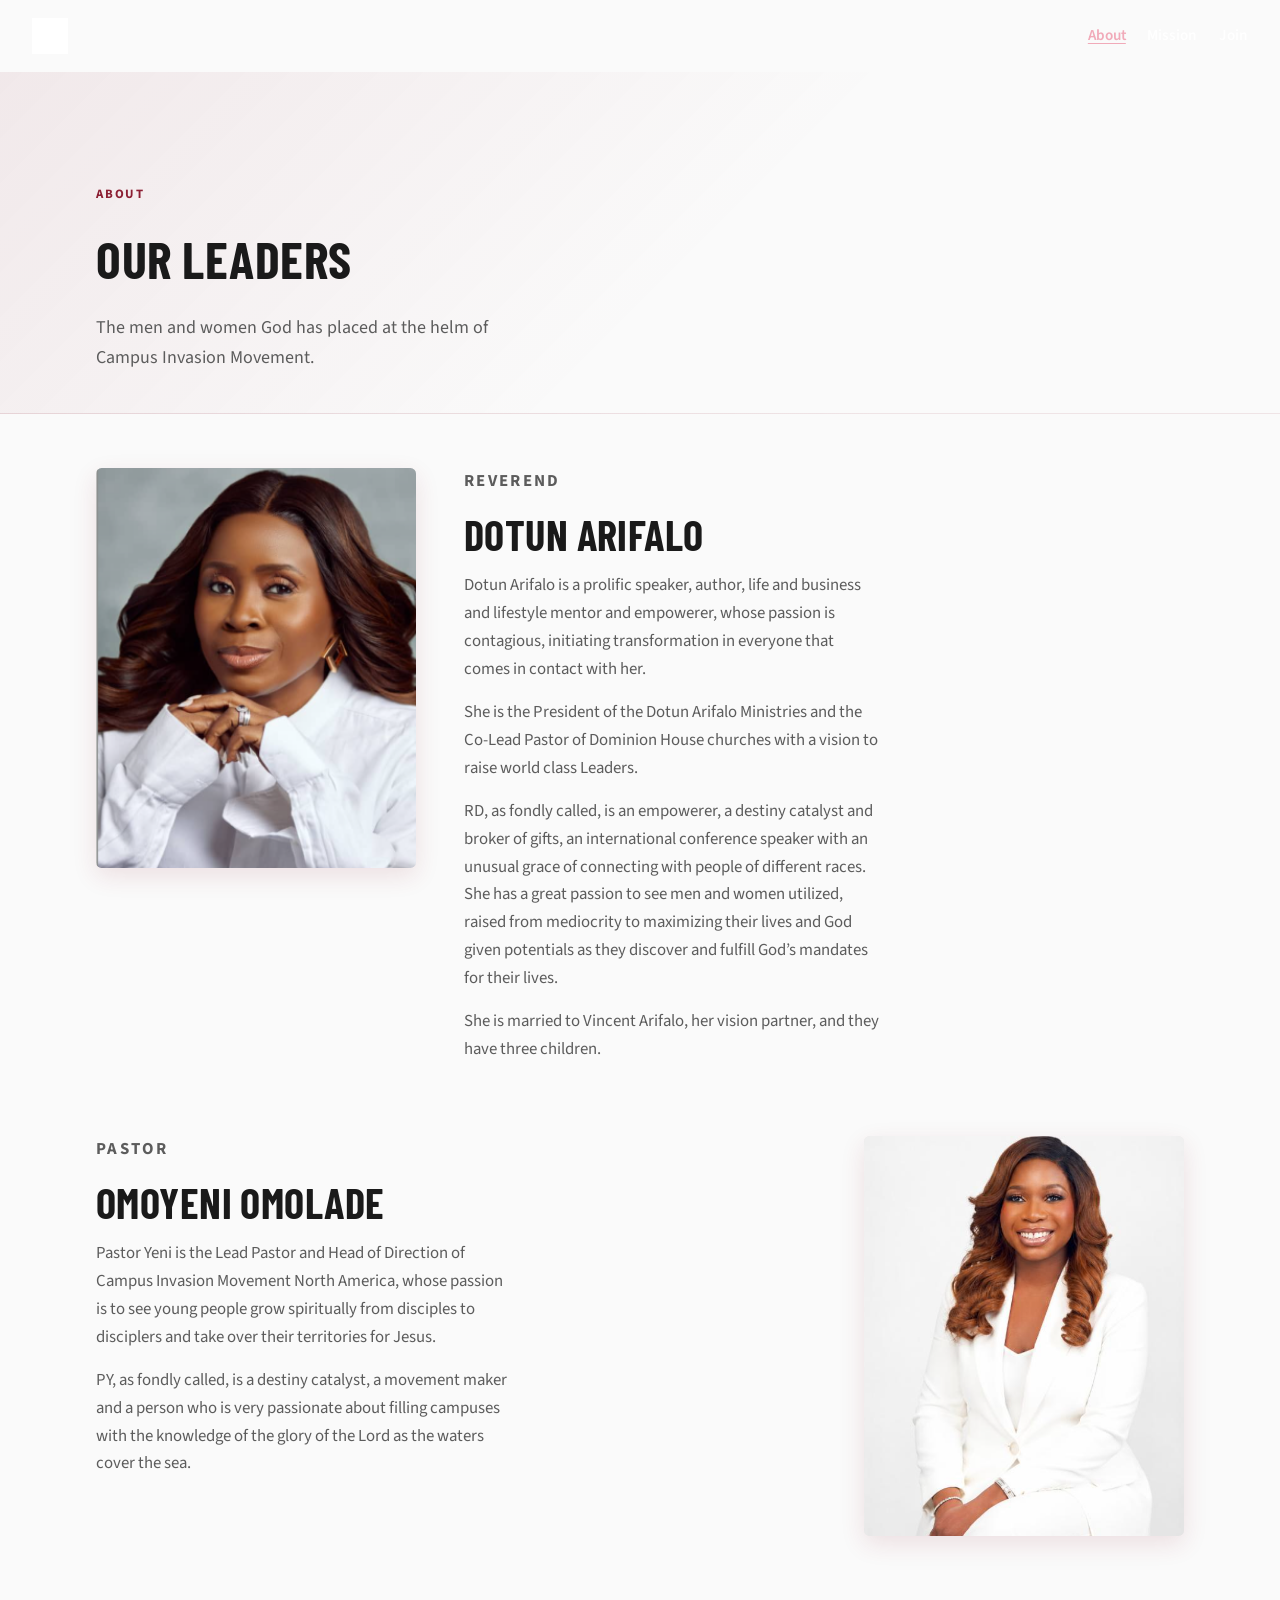
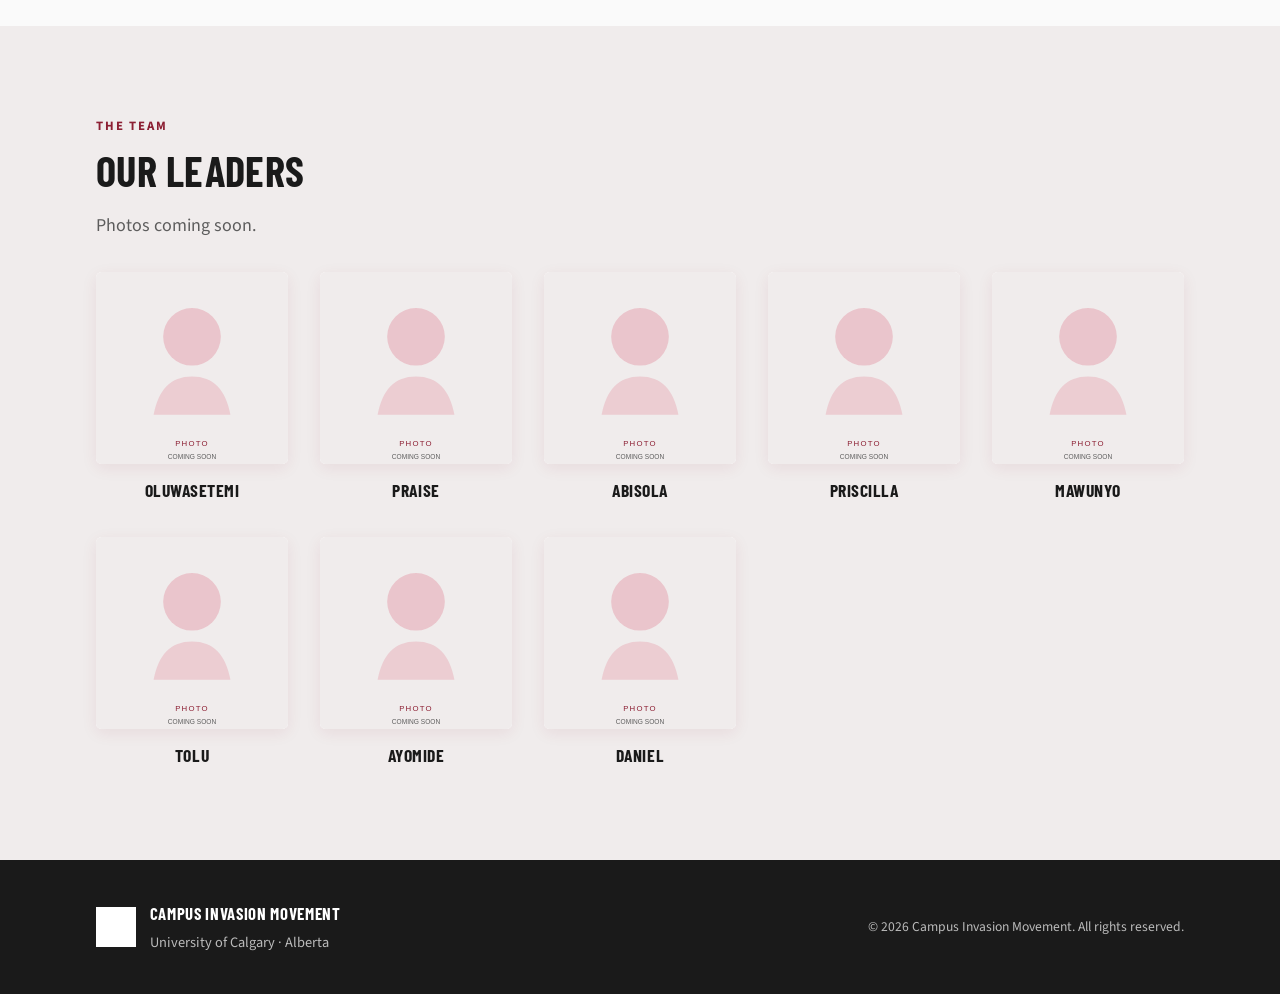
==== commit 6df608b0: "Add join form, leaders CTA, and layout refinements. Includes FormSubmit signup flow, thank-you page," ====
--- a/about.html
+++ b/about.html
@@ -8,7 +8,7 @@
   <link rel="preconnect" href="https://fonts.googleapis.com" />
   <link rel="preconnect" href="https://fonts.gstatic.com" crossorigin />
   <link href="https://fonts.googleapis.com/css2?family=Barlow+Condensed:wght@600;700&family=Source+Sans+3:wght@400;600;700&display=swap" rel="stylesheet" />
-  <link rel="stylesheet" href="styles.css?v=5" />
+  <link rel="stylesheet" href="styles.css?v=6" />
   <link rel="icon" href="assets/cim-logo.png" type="image/png" />
 </head>
 <body class="page-inner">
@@ -19,10 +19,8 @@
       <img src="assets/cim-logo.png" alt="Campus Invasion Movement" width="160" height="48" />
     </a>
     <nav class="header-nav" aria-label="Primary">
-      <a href="index.html">Home</a>
       <a href="about.html" aria-current="page">About</a>
       <a href="index.html#gather">Mission</a>
-      <a href="events.html">Events</a>
       <a href="index.html#join">Join</a>
     </nav>
   </header>
@@ -91,53 +89,53 @@
       <div class="section-inner leaders-inner">
         <p class="eyebrow">The team</p>
         <h2>Our leaders</h2>
-        <p class="lead team-note">More photos coming soon.</p>
+        <p class="lead team-note">Photos coming soon.</p>
         <div class="team-grid">
           <article class="team-card">
             <div class="team-photo">
-              <img src="assets/leaders/placeholder.svg?v=2" alt="" width="200" height="250" />
+              <img src="assets/leaders/placeholder.svg" alt="" width="200" height="200" />
             </div>
             <h3>Oluwasetemi</h3>
           </article>
           <article class="team-card">
             <div class="team-photo">
-              <img src="assets/leaders/placeholder.svg?v=2" alt="" width="200" height="250" />
+              <img src="assets/leaders/placeholder.svg" alt="" width="200" height="200" />
             </div>
             <h3>Praise</h3>
           </article>
           <article class="team-card">
             <div class="team-photo">
-              <img src="assets/leaders/placeholder.svg?v=2" alt="" width="200" height="250" />
+              <img src="assets/leaders/placeholder.svg" alt="" width="200" height="200" />
             </div>
             <h3>Abisola</h3>
           </article>
           <article class="team-card">
             <div class="team-photo">
-              <img src="assets/leaders/placeholder.svg?v=2" alt="" width="200" height="250" />
+              <img src="assets/leaders/placeholder.svg" alt="" width="200" height="200" />
             </div>
             <h3>Priscilla</h3>
           </article>
           <article class="team-card">
             <div class="team-photo">
-              <img src="assets/leaders/mawunyo.jpg" alt="Mawunyo" width="200" height="250" class="team-photo-portrait" />
+              <img src="assets/leaders/placeholder.svg" alt="" width="200" height="200" />
             </div>
             <h3>Mawunyo</h3>
           </article>
           <article class="team-card">
             <div class="team-photo">
-              <img src="assets/leaders/placeholder.svg?v=2" alt="" width="200" height="250" />
+              <img src="assets/leaders/placeholder.svg" alt="" width="200" height="200" />
             </div>
             <h3>Tolu</h3>
           </article>
           <article class="team-card">
             <div class="team-photo">
-              <img src="assets/leaders/placeholder.svg?v=2" alt="" width="200" height="250" />
+              <img src="assets/leaders/placeholder.svg" alt="" width="200" height="200" />
             </div>
             <h3>Ayomide</h3>
           </article>
           <article class="team-card">
             <div class="team-photo">
-              <img src="assets/leaders/placeholder.svg?v=2" alt="" width="200" height="250" />
+              <img src="assets/leaders/placeholder.svg" alt="" width="200" height="200" />
             </div>
             <h3>Daniel</h3>
           </article>
--- a/styles.css
+++ b/styles.css
@@ -6,6 +6,9 @@
   --rose-soft: #f0a3b3;
   --paper: #fafafa;
   --paper-muted: #f0ecec;
+  --cream: #f7f3ee;
+  --form-border: #e8e2dc;
+  --form-label: #4a4340;
   --white: #ffffff;
   --text: #2a2a2a;
   --muted: #5c5c5c;
@@ -102,6 +105,12 @@
 .header-brand img {
   width: auto;
   height: 2.25rem;
+  filter: brightness(0) invert(1);
+  transition: filter 0.35s var(--ease);
+}
+
+.site-header.is-scrolled .header-brand img {
+  filter: none;
 }
 
 .header-nav {
@@ -304,8 +313,7 @@
   margin: 0 auto;
 }
 
-.gather .section-inner,
-.invite .section-inner {
+.gather .section-inner {
   width: min(100%, var(--max));
 }
 
@@ -351,6 +359,20 @@
     radial-gradient(ellipse 80% 60% at 100% 0%, rgba(217, 95, 118, 0.1), transparent 55%),
     radial-gradient(ellipse 50% 40% at 0% 100%, rgba(140, 31, 51, 0.08), transparent 50%),
     var(--paper);
+}
+
+@media (min-width: 1024px) {
+  .about .section-inner {
+    width: 40.8%;
+    max-width: none;
+    margin: 0;
+    margin-right: auto;
+  }
+
+  .about .section-inner h2,
+  .about .mission-statement {
+    max-width: none;
+  }
 }
 
 .gather {
@@ -413,201 +435,254 @@
   background:
     linear-gradient(135deg, rgba(140, 31, 51, 0.06), transparent 40%),
     var(--paper-muted);
-}
-
-.invite-inner {
-  display: grid;
-  gap: 1.25rem;
+  padding: clamp(3.5rem, 10vh, 6rem) var(--space);
 }
 
 .invite-layout {
   display: grid;
-  gap: 2rem;
+  gap: clamp(2rem, 5vw, 3.5rem);
   align-items: start;
+  width: min(100%, var(--max));
+  margin: 0 auto;
+}
+
+@media (min-width: 768px) {
+  .invite-layout {
+    grid-template-columns: minmax(0, 1fr) minmax(240px, 20rem);
+    gap: clamp(2rem, 4vw, 3.5rem);
+    align-items: start;
+  }
+}
+
+.invite-copy {
+  min-width: 0;
+}
+
+.invite-eyebrow {
+  color: var(--burgundy);
+}
+
+.invite-copy h2 {
+  margin: 0 0 1rem;
+  font-family: var(--font-display);
+  font-size: clamp(2rem, 4.5vw, 2.85rem);
+  font-weight: 700;
+  line-height: 1.1;
+  letter-spacing: 0.01em;
+  text-transform: uppercase;
+  color: var(--ink);
+  max-width: none;
+}
+
+.invite-intro {
+  margin: 0 0 1.5rem;
+  max-width: none;
+  font-size: 1.05rem;
+  line-height: 1.65;
+  color: var(--muted);
+}
+
+.invite-list {
+  margin: 0 0 1.5rem;
+  padding-left: 1.15rem;
+  max-width: none;
+  color: var(--muted);
+  font-size: 1rem;
+  line-height: 1.7;
+}
+
+.invite-list li + li {
+  margin-top: 0.35rem;
+}
+
+.invite-meta {
+  margin: 0;
+  font-size: 0.9rem;
+  color: var(--muted);
+}
+
+.invite-meta a {
+  color: var(--burgundy);
+  text-decoration: none;
+  font-weight: 600;
+}
+
+.invite-meta a:hover {
+  color: var(--rose);
+  text-decoration: underline;
+}
+
+/* ——— Join form card ——— */
+.join-form-wrap {
   width: 100%;
-}
-
-@media (min-width: 800px) {
-  .invite-layout {
-    grid-template-columns: 1fr minmax(18rem, 22rem);
-    gap: 3rem;
-  }
-}
-
-.invite-copy {
-  display: grid;
-  gap: 1.25rem;
-  justify-items: start;
-}
-
-.btn-ghost-dark {
-  background: transparent;
-  color: var(--burgundy);
-  border-color: rgba(140, 31, 51, 0.35);
-}
-
-.btn-ghost-dark:hover {
-  background: var(--burgundy);
-  color: var(--white);
-  border-color: var(--burgundy);
+  max-width: 20rem;
+  padding: clamp(1.75rem, 4vw, 2.25rem);
+  background: var(--cream);
+  border-radius: 1.25rem;
+  box-shadow: 0 4px 24px rgba(0, 0, 0, 0.12);
+}
+
+@media (min-width: 768px) {
+  .join-form-wrap {
+    justify-self: end;
+  }
+}
+
+@media (max-width: 767px) {
+  .join-form-wrap {
+    max-width: none;
+  }
 }
 
 .join-form {
   display: grid;
-  gap: 0.9rem;
-  width: 100%;
-  padding: 1.35rem 1.4rem;
-  background: var(--white);
-  border: 1px solid rgba(140, 31, 51, 0.12);
-  border-radius: 0.35rem;
-  box-shadow: 0 8px 24px rgba(140, 31, 51, 0.08);
-}
-
-.join-form label {
+  gap: 1.35rem;
+}
+
+.join-form-honey {
+  position: absolute;
+  left: -9999px;
+  opacity: 0;
+  pointer-events: none;
+}
+
+.join-field {
   display: grid;
-  gap: 0.35rem;
-  font-size: 0.8rem;
-  font-weight: 700;
-  letter-spacing: 0.08em;
-  text-transform: uppercase;
-  color: var(--burgundy);
-}
-
-.join-form input,
-.join-form textarea {
-  width: 100%;
-  font: inherit;
-  font-size: 1rem;
-  font-weight: 400;
-  letter-spacing: 0;
-  text-transform: none;
-  color: var(--ink);
-  padding: 0.7rem 0.8rem;
-  border: 1px solid rgba(26, 26, 26, 0.18);
-  border-radius: 0.3rem;
-  background: var(--paper);
-}
-
-.join-form input:focus,
-.join-form textarea:focus {
-  outline: 2px solid var(--rose);
-  outline-offset: 1px;
-  border-color: transparent;
-}
-
-.join-form .btn {
-  width: 100%;
-  cursor: pointer;
-}
-
-.form-status {
-  min-height: 1.2em;
-  margin: 0;
-  font-size: 0.92rem;
+  gap: 0.5rem;
+}
+
+.join-field span {
+  font-size: 0.95rem;
   font-weight: 600;
   letter-spacing: 0;
-  text-transform: none;
-  color: var(--burgundy);
-}
-
-.form-status.is-error {
-  color: var(--burgundy-deep);
-}
-
-.join-form .btn:disabled {
-  opacity: 0.65;
-  cursor: wait;
-  transform: none;
-}
-
-.events-list {
-  list-style: none;
-  margin: 1.75rem 0 0;
-  padding: 0;
+  color: var(--form-label);
+}
+
+.join-field input {
+  width: 100%;
+  padding: 0.95rem 1.05rem;
+  border: 1px solid var(--form-border);
+  border-radius: 0.65rem;
+  font-family: var(--font-body);
+  font-size: 1rem;
+  color: var(--ink);
+  background: var(--white);
+  transition: border-color 0.2s var(--ease);
+}
+
+.join-field input::placeholder {
+  color: #a8a29e;
+}
+
+.join-field input:focus {
+  outline: none;
+  border-color: rgba(140, 31, 51, 0.35);
+}
+
+.btn-join {
+  width: 100%;
+  margin-top: 0.35rem;
+  padding: 1.05rem 1.5rem;
+  border: none;
+  border-radius: 999px;
+  background: var(--burgundy-deep);
+  color: var(--white);
+  font-family: var(--font-body);
+  font-size: 1.05rem;
+  font-weight: 700;
+  letter-spacing: 0.01em;
+  cursor: pointer;
+  transition: background 0.25s var(--ease);
+}
+
+.btn-join:hover {
+  background: var(--burgundy);
+}
+
+/* ——— Meet our leaders CTA ——— */
+.leaders-cta {
+  padding-block: clamp(2rem, 5vh, 3rem);
+}
+
+.leaders-cta-link {
+  display: block;
+  width: min(100%, var(--max));
+  margin: 0 auto;
+  padding: 0 var(--space);
+  color: inherit;
+  text-decoration: none;
+}
+
+.leaders-cta-inner {
+  display: flex;
+  align-items: center;
+  justify-content: space-between;
+  gap: 1.5rem;
+  padding: clamp(1.75rem, 4vw, 2.5rem);
+  background: linear-gradient(135deg, var(--burgundy-deep), var(--burgundy));
+  border-radius: 0.35rem;
+  color: var(--white);
+  transition: transform 0.25s var(--ease), box-shadow 0.25s var(--ease);
+}
+
+.leaders-cta-link:hover .leaders-cta-inner {
+  transform: translateY(-2px);
+  box-shadow: 0 12px 32px rgba(140, 31, 51, 0.3);
+}
+
+.leaders-cta .eyebrow {
+  color: var(--rose-soft);
+}
+
+.leaders-cta h2 {
+  margin: 0 0 0.5rem;
+  color: var(--white);
+  max-width: none;
+}
+
+.leaders-cta-text {
+  margin: 0;
+  max-width: 40ch;
+  color: rgba(255, 255, 255, 0.82);
+  font-size: 1.05rem;
+}
+
+.leaders-cta-arrow {
+  flex-shrink: 0;
+  font-size: 2rem;
+  font-weight: 700;
+  color: var(--rose-soft);
+  transition: transform 0.25s var(--ease);
+}
+
+.leaders-cta-link:hover .leaders-cta-arrow {
+  transform: translateX(4px);
+}
+
+/* ——— Thank you page ——— */
+.thanks-page {
+  min-height: calc(100svh - var(--header-h));
   display: grid;
-  gap: 1.25rem;
-}
-
-.event-card {
-  display: grid;
-  grid-template-columns: 5.5rem 1fr;
-  gap: 1.15rem;
-  padding: 1.15rem 1.2rem;
-  background: var(--white);
-  border: 1px solid rgba(140, 31, 51, 0.1);
-  border-radius: 0.35rem;
-}
-
-.event-card time {
+  place-items: center;
+  padding: calc(var(--header-h) + 2rem) var(--space) 3rem;
+}
+
+.thanks-inner {
+  width: min(100%, 32rem);
+  text-align: center;
+}
+
+.thanks-inner h1 {
+  margin: 0 0 0.75rem;
   font-family: var(--font-display);
-  font-size: 1.15rem;
-  font-weight: 700;
-  letter-spacing: 0.04em;
-  text-transform: uppercase;
-  color: var(--burgundy);
-}
-
-.event-card h2 {
-  margin: 0 0 0.35rem;
-  font-size: 1.35rem;
-  max-width: none;
-}
-
-.event-card p {
-  margin: 0;
-  color: var(--muted);
-}
-
-.invite .lead {
-  max-width: 36ch;
-}
-
-.invite-details {
-  display: grid;
-  gap: 1rem 2rem;
-  margin: 0.5rem 0 0.75rem;
-  padding: 0;
-}
-
-@media (min-width: 640px) {
-  .invite-details {
-    grid-template-columns: repeat(2, minmax(0, 1fr));
-  }
-}
-
-@media (min-width: 900px) {
-  .invite-details {
-    grid-template-columns: repeat(4, minmax(0, 1fr));
-  }
-}
-
-.invite-details div {
-  margin: 0;
-}
-
-.invite-details dt {
-  margin: 0 0 0.2rem;
-  font-size: 0.75rem;
-  font-weight: 700;
-  letter-spacing: 0.12em;
-  text-transform: uppercase;
-  color: var(--burgundy);
-}
-
-.invite-details dd {
-  margin: 0;
-  font-size: 1.05rem;
-  font-weight: 600;
+  font-size: clamp(2rem, 5vw, 2.75rem);
+  font-weight: 700;
+  text-transform: uppercase;
   color: var(--ink);
 }
 
-.invite-details a {
-  color: var(--ink);
-  font-weight: 600;
-}
-
-.invite-details a:hover {
-  color: var(--burgundy);
+.thanks-inner .lead {
+  margin: 0 auto 1.5rem;
 }
 
 /* ——— Footer ——— */
@@ -636,6 +711,7 @@
 .footer-brand img {
   width: auto;
   height: 2.5rem;
+  filter: brightness(0) invert(1);
 }
 
 .footer-brand strong {
@@ -845,41 +921,26 @@
 
 .team-grid {
   display: grid;
-  gap: 1.75rem 1.25rem;
-  grid-template-columns: repeat(2, minmax(0, 1fr));
-  align-items: start;
-}
-
-@media (min-width: 720px) {
-  .team-grid {
-    grid-template-columns: repeat(4, minmax(0, 1fr));
-  }
+  gap: 2rem;
+  grid-template-columns: repeat(auto-fill, minmax(160px, 1fr));
 }
 
 .team-card {
   text-align: center;
-  min-width: 0;
 }
 
 .team-photo {
   overflow: hidden;
   border-radius: 0.35rem;
   margin-bottom: 0.75rem;
-  background: var(--paper-muted);
+  background: var(--white);
   box-shadow: 0 4px 16px rgba(140, 31, 51, 0.08);
-  aspect-ratio: 4 / 5;
 }
 
 .team-photo img {
   width: 100%;
-  height: 100%;
-  aspect-ratio: 4 / 5;
+  aspect-ratio: 1;
   object-fit: cover;
-  object-position: center center;
-}
-
-.team-photo img.team-photo-portrait {
-  object-position: center 16%;
 }
 
 .team-card h3 {
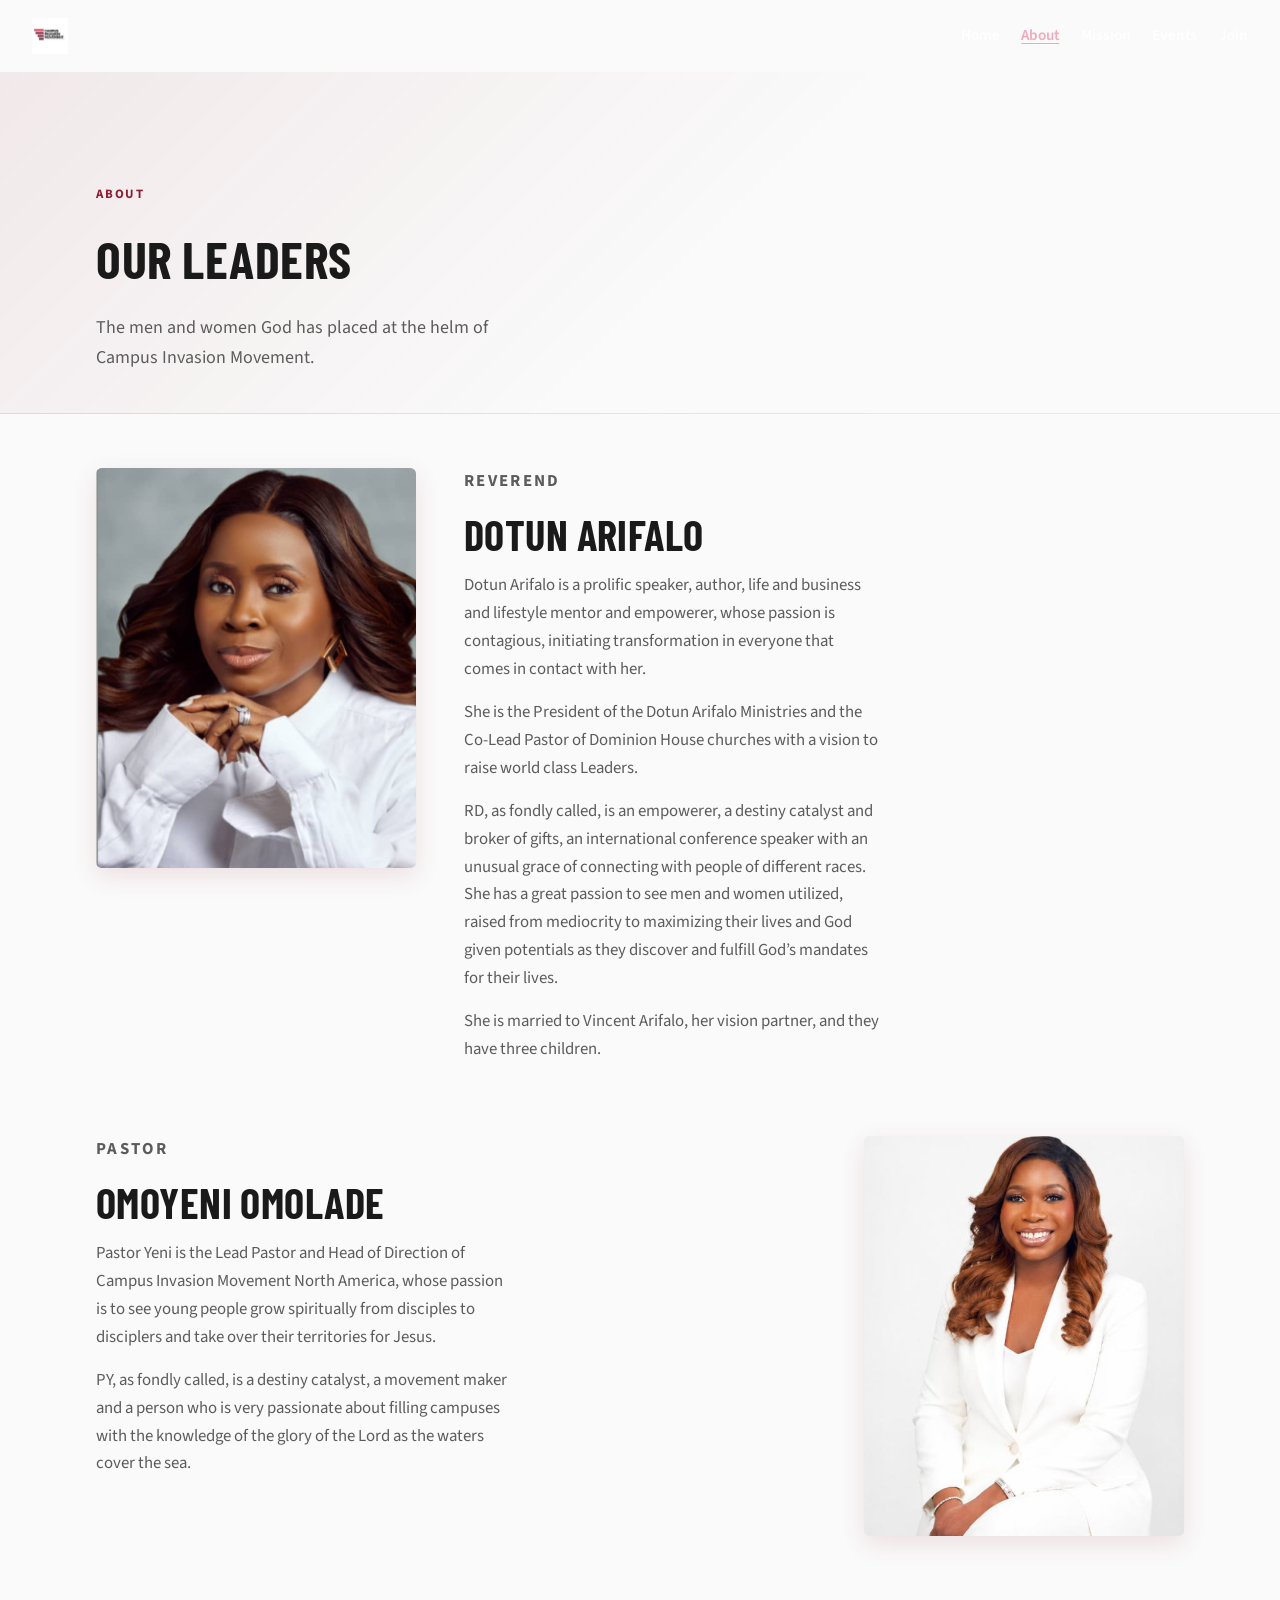
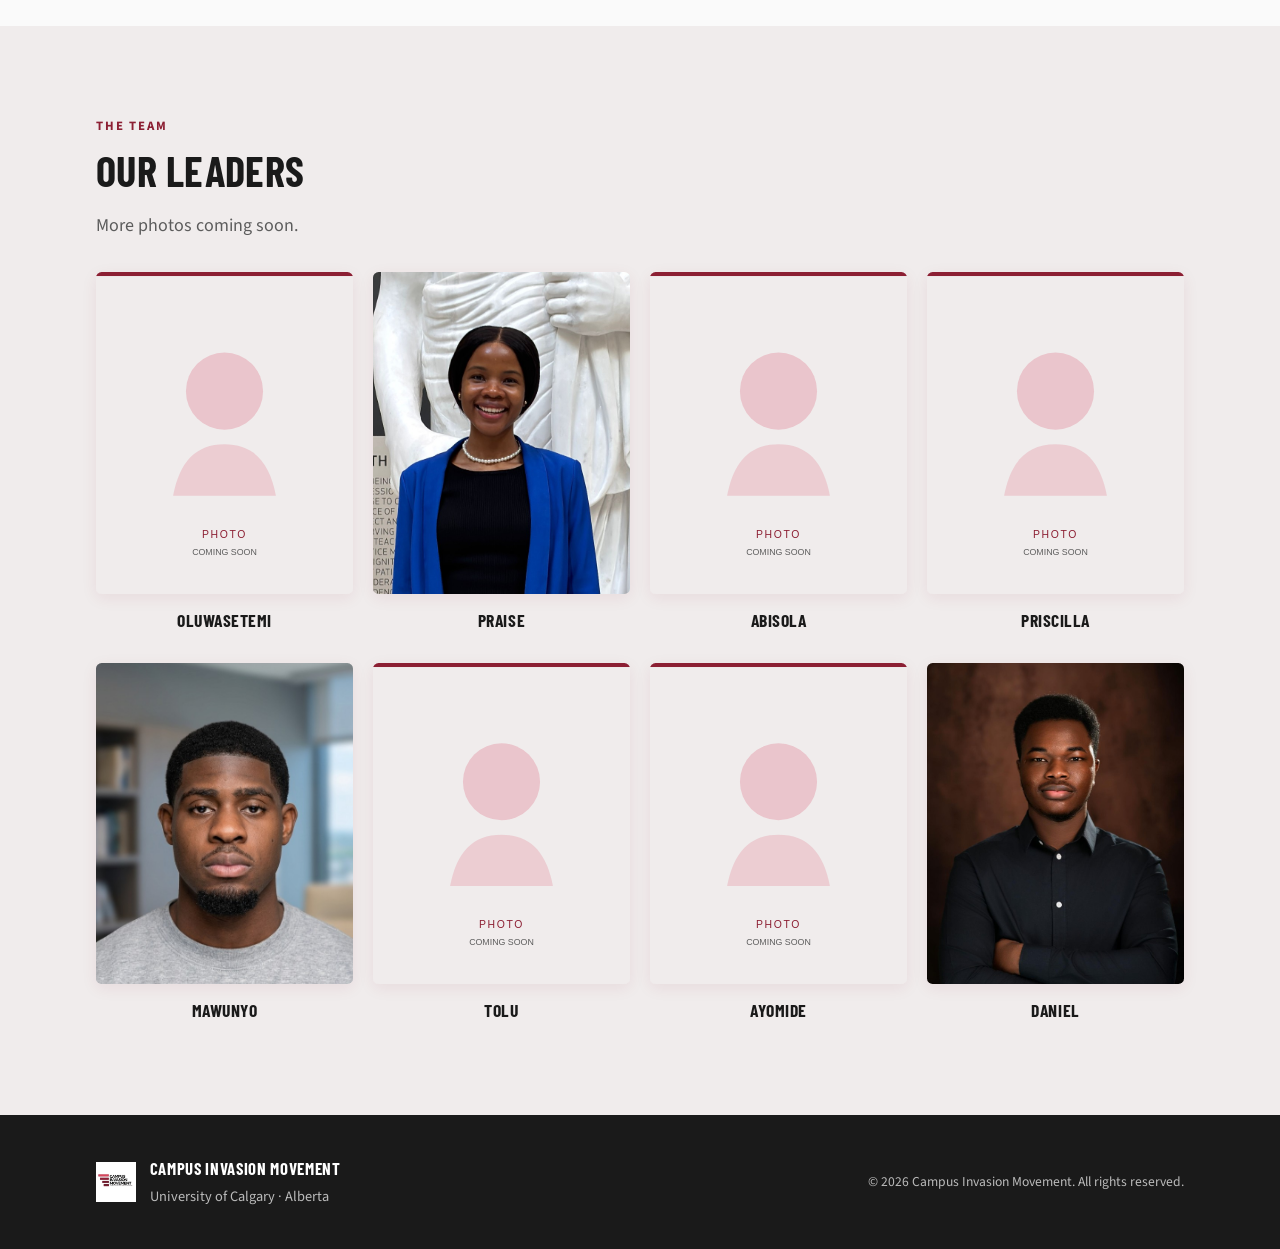
==== commit 6bd8f0a0: "Add Praise and Daniel photos to the About team grid. Use the same 4:5 portrait crop as Mawunyo so th" ====
--- a/about.html
+++ b/about.html
@@ -19,8 +19,10 @@
       <img src="assets/cim-logo.png" alt="Campus Invasion Movement" width="160" height="48" />
     </a>
     <nav class="header-nav" aria-label="Primary">
+      <a href="index.html">Home</a>
       <a href="about.html" aria-current="page">About</a>
       <a href="index.html#gather">Mission</a>
+      <a href="events.html">Events</a>
       <a href="index.html#join">Join</a>
     </nav>
   </header>
@@ -89,53 +91,53 @@
       <div class="section-inner leaders-inner">
         <p class="eyebrow">The team</p>
         <h2>Our leaders</h2>
-        <p class="lead team-note">Photos coming soon.</p>
+        <p class="lead team-note">More photos coming soon.</p>
         <div class="team-grid">
           <article class="team-card">
             <div class="team-photo">
-              <img src="assets/leaders/placeholder.svg" alt="" width="200" height="200" />
+              <img src="assets/leaders/placeholder.svg?v=2" alt="" width="200" height="250" />
             </div>
             <h3>Oluwasetemi</h3>
           </article>
           <article class="team-card">
             <div class="team-photo">
-              <img src="assets/leaders/placeholder.svg" alt="" width="200" height="200" />
+              <img src="assets/leaders/praise.jpg" alt="Praise" width="200" height="250" class="team-photo-portrait" />
             </div>
             <h3>Praise</h3>
           </article>
           <article class="team-card">
             <div class="team-photo">
-              <img src="assets/leaders/placeholder.svg" alt="" width="200" height="200" />
+              <img src="assets/leaders/placeholder.svg?v=2" alt="" width="200" height="250" />
             </div>
             <h3>Abisola</h3>
           </article>
           <article class="team-card">
             <div class="team-photo">
-              <img src="assets/leaders/placeholder.svg" alt="" width="200" height="200" />
+              <img src="assets/leaders/placeholder.svg?v=2" alt="" width="200" height="250" />
             </div>
             <h3>Priscilla</h3>
           </article>
           <article class="team-card">
             <div class="team-photo">
-              <img src="assets/leaders/placeholder.svg" alt="" width="200" height="200" />
+              <img src="assets/leaders/mawunyo.jpg" alt="Mawunyo" width="200" height="250" class="team-photo-portrait" />
             </div>
             <h3>Mawunyo</h3>
           </article>
           <article class="team-card">
             <div class="team-photo">
-              <img src="assets/leaders/placeholder.svg" alt="" width="200" height="200" />
+              <img src="assets/leaders/placeholder.svg?v=2" alt="" width="200" height="250" />
             </div>
             <h3>Tolu</h3>
           </article>
           <article class="team-card">
             <div class="team-photo">
-              <img src="assets/leaders/placeholder.svg" alt="" width="200" height="200" />
+              <img src="assets/leaders/placeholder.svg?v=2" alt="" width="200" height="250" />
             </div>
             <h3>Ayomide</h3>
           </article>
           <article class="team-card">
             <div class="team-photo">
-              <img src="assets/leaders/placeholder.svg" alt="" width="200" height="200" />
+              <img src="assets/leaders/daniel.jpg" alt="Daniel" width="200" height="250" class="team-photo-portrait team-photo-portrait--headroom" />
             </div>
             <h3>Daniel</h3>
           </article>
--- a/styles.css
+++ b/styles.css
@@ -6,9 +6,6 @@
   --rose-soft: #f0a3b3;
   --paper: #fafafa;
   --paper-muted: #f0ecec;
-  --cream: #f7f3ee;
-  --form-border: #e8e2dc;
-  --form-label: #4a4340;
   --white: #ffffff;
   --text: #2a2a2a;
   --muted: #5c5c5c;
@@ -105,12 +102,6 @@
 .header-brand img {
   width: auto;
   height: 2.25rem;
-  filter: brightness(0) invert(1);
-  transition: filter 0.35s var(--ease);
-}
-
-.site-header.is-scrolled .header-brand img {
-  filter: none;
 }
 
 .header-nav {
@@ -313,7 +304,8 @@
   margin: 0 auto;
 }
 
-.gather .section-inner {
+.gather .section-inner,
+.invite .section-inner {
   width: min(100%, var(--max));
 }
 
@@ -359,20 +351,6 @@
     radial-gradient(ellipse 80% 60% at 100% 0%, rgba(217, 95, 118, 0.1), transparent 55%),
     radial-gradient(ellipse 50% 40% at 0% 100%, rgba(140, 31, 51, 0.08), transparent 50%),
     var(--paper);
-}
-
-@media (min-width: 1024px) {
-  .about .section-inner {
-    width: 40.8%;
-    max-width: none;
-    margin: 0;
-    margin-right: auto;
-  }
-
-  .about .section-inner h2,
-  .about .mission-statement {
-    max-width: none;
-  }
 }
 
 .gather {
@@ -435,254 +413,201 @@
   background:
     linear-gradient(135deg, rgba(140, 31, 51, 0.06), transparent 40%),
     var(--paper-muted);
-  padding: clamp(3.5rem, 10vh, 6rem) var(--space);
+}
+
+.invite-inner {
+  display: grid;
+  gap: 1.25rem;
 }
 
 .invite-layout {
   display: grid;
-  gap: clamp(2rem, 5vw, 3.5rem);
+  gap: 2rem;
   align-items: start;
-  width: min(100%, var(--max));
-  margin: 0 auto;
-}
-
-@media (min-width: 768px) {
+  width: 100%;
+}
+
+@media (min-width: 800px) {
   .invite-layout {
-    grid-template-columns: minmax(0, 1fr) minmax(240px, 20rem);
-    gap: clamp(2rem, 4vw, 3.5rem);
-    align-items: start;
+    grid-template-columns: 1fr minmax(18rem, 22rem);
+    gap: 3rem;
   }
 }
 
 .invite-copy {
-  min-width: 0;
-}
-
-.invite-eyebrow {
-  color: var(--burgundy);
-}
-
-.invite-copy h2 {
-  margin: 0 0 1rem;
-  font-family: var(--font-display);
-  font-size: clamp(2rem, 4.5vw, 2.85rem);
-  font-weight: 700;
-  line-height: 1.1;
-  letter-spacing: 0.01em;
-  text-transform: uppercase;
+  display: grid;
+  gap: 1.25rem;
+  justify-items: start;
+}
+
+.btn-ghost-dark {
+  background: transparent;
+  color: var(--burgundy);
+  border-color: rgba(140, 31, 51, 0.35);
+}
+
+.btn-ghost-dark:hover {
+  background: var(--burgundy);
+  color: var(--white);
+  border-color: var(--burgundy);
+}
+
+.join-form {
+  display: grid;
+  gap: 0.9rem;
+  width: 100%;
+  padding: 1.35rem 1.4rem;
+  background: var(--white);
+  border: 1px solid rgba(140, 31, 51, 0.12);
+  border-radius: 0.35rem;
+  box-shadow: 0 8px 24px rgba(140, 31, 51, 0.08);
+}
+
+.join-form label {
+  display: grid;
+  gap: 0.35rem;
+  font-size: 0.8rem;
+  font-weight: 700;
+  letter-spacing: 0.08em;
+  text-transform: uppercase;
+  color: var(--burgundy);
+}
+
+.join-form input,
+.join-form textarea {
+  width: 100%;
+  font: inherit;
+  font-size: 1rem;
+  font-weight: 400;
+  letter-spacing: 0;
+  text-transform: none;
   color: var(--ink);
-  max-width: none;
-}
-
-.invite-intro {
-  margin: 0 0 1.5rem;
-  max-width: none;
-  font-size: 1.05rem;
-  line-height: 1.65;
-  color: var(--muted);
-}
-
-.invite-list {
-  margin: 0 0 1.5rem;
-  padding-left: 1.15rem;
-  max-width: none;
-  color: var(--muted);
-  font-size: 1rem;
-  line-height: 1.7;
-}
-
-.invite-list li + li {
-  margin-top: 0.35rem;
-}
-
-.invite-meta {
-  margin: 0;
-  font-size: 0.9rem;
-  color: var(--muted);
-}
-
-.invite-meta a {
-  color: var(--burgundy);
-  text-decoration: none;
-  font-weight: 600;
-}
-
-.invite-meta a:hover {
-  color: var(--rose);
-  text-decoration: underline;
-}
-
-/* ——— Join form card ——— */
-.join-form-wrap {
+  padding: 0.7rem 0.8rem;
+  border: 1px solid rgba(26, 26, 26, 0.18);
+  border-radius: 0.3rem;
+  background: var(--paper);
+}
+
+.join-form input:focus,
+.join-form textarea:focus {
+  outline: 2px solid var(--rose);
+  outline-offset: 1px;
+  border-color: transparent;
+}
+
+.join-form .btn {
   width: 100%;
-  max-width: 20rem;
-  padding: clamp(1.75rem, 4vw, 2.25rem);
-  background: var(--cream);
-  border-radius: 1.25rem;
-  box-shadow: 0 4px 24px rgba(0, 0, 0, 0.12);
-}
-
-@media (min-width: 768px) {
-  .join-form-wrap {
-    justify-self: end;
-  }
-}
-
-@media (max-width: 767px) {
-  .join-form-wrap {
-    max-width: none;
-  }
-}
-
-.join-form {
-  display: grid;
-  gap: 1.35rem;
-}
-
-.join-form-honey {
-  position: absolute;
-  left: -9999px;
-  opacity: 0;
-  pointer-events: none;
-}
-
-.join-field {
-  display: grid;
-  gap: 0.5rem;
-}
-
-.join-field span {
-  font-size: 0.95rem;
+  cursor: pointer;
+}
+
+.form-status {
+  min-height: 1.2em;
+  margin: 0;
+  font-size: 0.92rem;
   font-weight: 600;
   letter-spacing: 0;
-  color: var(--form-label);
-}
-
-.join-field input {
-  width: 100%;
-  padding: 0.95rem 1.05rem;
-  border: 1px solid var(--form-border);
-  border-radius: 0.65rem;
-  font-family: var(--font-body);
-  font-size: 1rem;
+  text-transform: none;
+  color: var(--burgundy);
+}
+
+.form-status.is-error {
+  color: var(--burgundy-deep);
+}
+
+.join-form .btn:disabled {
+  opacity: 0.65;
+  cursor: wait;
+  transform: none;
+}
+
+.events-list {
+  list-style: none;
+  margin: 1.75rem 0 0;
+  padding: 0;
+  display: grid;
+  gap: 1.25rem;
+}
+
+.event-card {
+  display: grid;
+  grid-template-columns: 5.5rem 1fr;
+  gap: 1.15rem;
+  padding: 1.15rem 1.2rem;
+  background: var(--white);
+  border: 1px solid rgba(140, 31, 51, 0.1);
+  border-radius: 0.35rem;
+}
+
+.event-card time {
+  font-family: var(--font-display);
+  font-size: 1.15rem;
+  font-weight: 700;
+  letter-spacing: 0.04em;
+  text-transform: uppercase;
+  color: var(--burgundy);
+}
+
+.event-card h2 {
+  margin: 0 0 0.35rem;
+  font-size: 1.35rem;
+  max-width: none;
+}
+
+.event-card p {
+  margin: 0;
+  color: var(--muted);
+}
+
+.invite .lead {
+  max-width: 36ch;
+}
+
+.invite-details {
+  display: grid;
+  gap: 1rem 2rem;
+  margin: 0.5rem 0 0.75rem;
+  padding: 0;
+}
+
+@media (min-width: 640px) {
+  .invite-details {
+    grid-template-columns: repeat(2, minmax(0, 1fr));
+  }
+}
+
+@media (min-width: 900px) {
+  .invite-details {
+    grid-template-columns: repeat(4, minmax(0, 1fr));
+  }
+}
+
+.invite-details div {
+  margin: 0;
+}
+
+.invite-details dt {
+  margin: 0 0 0.2rem;
+  font-size: 0.75rem;
+  font-weight: 700;
+  letter-spacing: 0.12em;
+  text-transform: uppercase;
+  color: var(--burgundy);
+}
+
+.invite-details dd {
+  margin: 0;
+  font-size: 1.05rem;
+  font-weight: 600;
   color: var(--ink);
-  background: var(--white);
-  transition: border-color 0.2s var(--ease);
-}
-
-.join-field input::placeholder {
-  color: #a8a29e;
-}
-
-.join-field input:focus {
-  outline: none;
-  border-color: rgba(140, 31, 51, 0.35);
-}
-
-.btn-join {
-  width: 100%;
-  margin-top: 0.35rem;
-  padding: 1.05rem 1.5rem;
-  border: none;
-  border-radius: 999px;
-  background: var(--burgundy-deep);
-  color: var(--white);
-  font-family: var(--font-body);
-  font-size: 1.05rem;
-  font-weight: 700;
-  letter-spacing: 0.01em;
-  cursor: pointer;
-  transition: background 0.25s var(--ease);
-}
-
-.btn-join:hover {
-  background: var(--burgundy);
-}
-
-/* ——— Meet our leaders CTA ——— */
-.leaders-cta {
-  padding-block: clamp(2rem, 5vh, 3rem);
-}
-
-.leaders-cta-link {
-  display: block;
-  width: min(100%, var(--max));
-  margin: 0 auto;
-  padding: 0 var(--space);
-  color: inherit;
-  text-decoration: none;
-}
-
-.leaders-cta-inner {
-  display: flex;
-  align-items: center;
-  justify-content: space-between;
-  gap: 1.5rem;
-  padding: clamp(1.75rem, 4vw, 2.5rem);
-  background: linear-gradient(135deg, var(--burgundy-deep), var(--burgundy));
-  border-radius: 0.35rem;
-  color: var(--white);
-  transition: transform 0.25s var(--ease), box-shadow 0.25s var(--ease);
-}
-
-.leaders-cta-link:hover .leaders-cta-inner {
-  transform: translateY(-2px);
-  box-shadow: 0 12px 32px rgba(140, 31, 51, 0.3);
-}
-
-.leaders-cta .eyebrow {
-  color: var(--rose-soft);
-}
-
-.leaders-cta h2 {
-  margin: 0 0 0.5rem;
-  color: var(--white);
-  max-width: none;
-}
-
-.leaders-cta-text {
-  margin: 0;
-  max-width: 40ch;
-  color: rgba(255, 255, 255, 0.82);
-  font-size: 1.05rem;
-}
-
-.leaders-cta-arrow {
-  flex-shrink: 0;
-  font-size: 2rem;
-  font-weight: 700;
-  color: var(--rose-soft);
-  transition: transform 0.25s var(--ease);
-}
-
-.leaders-cta-link:hover .leaders-cta-arrow {
-  transform: translateX(4px);
-}
-
-/* ——— Thank you page ——— */
-.thanks-page {
-  min-height: calc(100svh - var(--header-h));
-  display: grid;
-  place-items: center;
-  padding: calc(var(--header-h) + 2rem) var(--space) 3rem;
-}
-
-.thanks-inner {
-  width: min(100%, 32rem);
-  text-align: center;
-}
-
-.thanks-inner h1 {
-  margin: 0 0 0.75rem;
-  font-family: var(--font-display);
-  font-size: clamp(2rem, 5vw, 2.75rem);
-  font-weight: 700;
-  text-transform: uppercase;
+}
+
+.invite-details a {
   color: var(--ink);
-}
-
-.thanks-inner .lead {
-  margin: 0 auto 1.5rem;
+  font-weight: 600;
+}
+
+.invite-details a:hover {
+  color: var(--burgundy);
 }
 
 /* ——— Footer ——— */
@@ -711,7 +636,6 @@
 .footer-brand img {
   width: auto;
   height: 2.5rem;
-  filter: brightness(0) invert(1);
 }
 
 .footer-brand strong {
@@ -921,26 +845,45 @@
 
 .team-grid {
   display: grid;
-  gap: 2rem;
-  grid-template-columns: repeat(auto-fill, minmax(160px, 1fr));
+  gap: 1.75rem 1.25rem;
+  grid-template-columns: repeat(2, minmax(0, 1fr));
+  align-items: start;
+}
+
+@media (min-width: 720px) {
+  .team-grid {
+    grid-template-columns: repeat(4, minmax(0, 1fr));
+  }
 }
 
 .team-card {
   text-align: center;
+  min-width: 0;
 }
 
 .team-photo {
   overflow: hidden;
   border-radius: 0.35rem;
   margin-bottom: 0.75rem;
-  background: var(--white);
+  background: var(--paper-muted);
   box-shadow: 0 4px 16px rgba(140, 31, 51, 0.08);
+  aspect-ratio: 4 / 5;
 }
 
 .team-photo img {
   width: 100%;
-  aspect-ratio: 1;
+  height: 100%;
+  aspect-ratio: 4 / 5;
   object-fit: cover;
+  object-position: center center;
+}
+
+.team-photo img.team-photo-portrait {
+  object-position: center 16%;
+}
+
+.team-photo img.team-photo-portrait--headroom {
+  object-position: center 28%;
 }
 
 .team-card h3 {
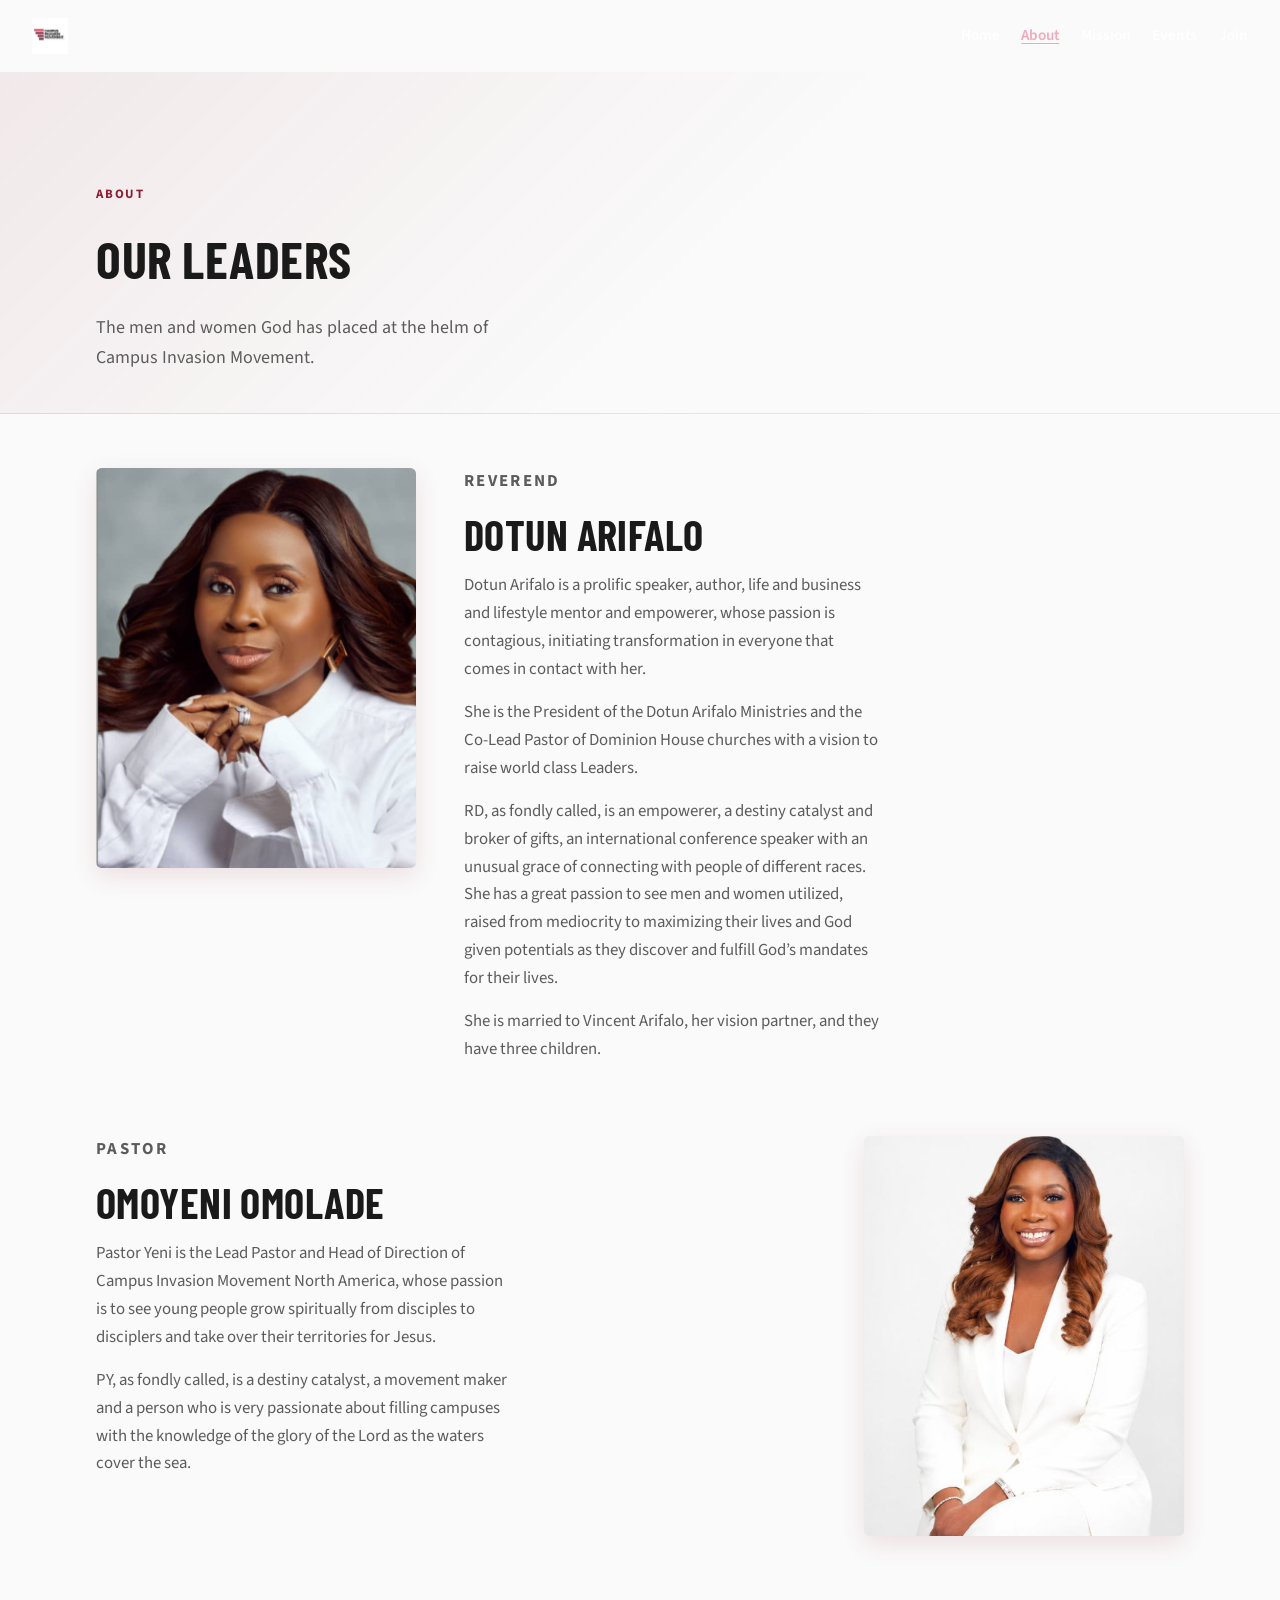
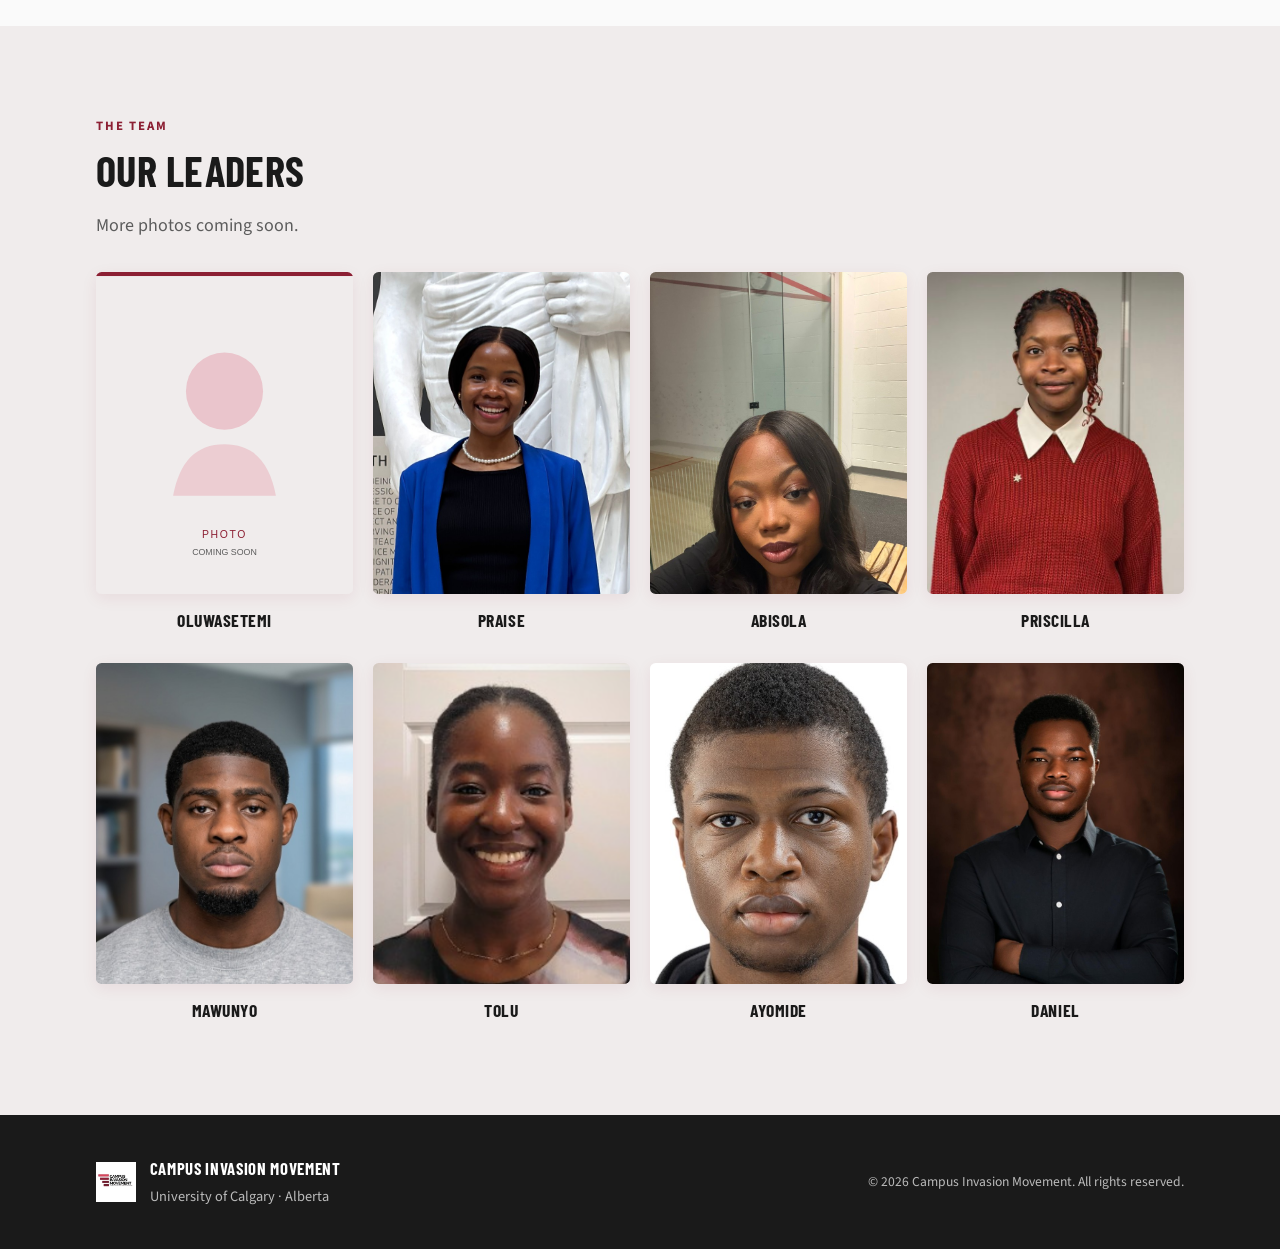
==== commit 8aa4025d: "Add remaining team photos and connect the join form to Sheets. Wire signups to the Apps Script web a" ====
--- a/about.html
+++ b/about.html
@@ -8,7 +8,7 @@
   <link rel="preconnect" href="https://fonts.googleapis.com" />
   <link rel="preconnect" href="https://fonts.gstatic.com" crossorigin />
   <link href="https://fonts.googleapis.com/css2?family=Barlow+Condensed:wght@600;700&family=Source+Sans+3:wght@400;600;700&display=swap" rel="stylesheet" />
-  <link rel="stylesheet" href="styles.css?v=6" />
+  <link rel="stylesheet" href="styles.css?v=7" />
   <link rel="icon" href="assets/cim-logo.png" type="image/png" />
 </head>
 <body class="page-inner">
@@ -107,13 +107,13 @@
           </article>
           <article class="team-card">
             <div class="team-photo">
-              <img src="assets/leaders/placeholder.svg?v=2" alt="" width="200" height="250" />
+              <img src="assets/leaders/abisola.jpg" alt="Abisola" width="200" height="250" class="team-photo-portrait" />
             </div>
             <h3>Abisola</h3>
           </article>
           <article class="team-card">
             <div class="team-photo">
-              <img src="assets/leaders/placeholder.svg?v=2" alt="" width="200" height="250" />
+              <img src="assets/leaders/priscilla.jpg" alt="Priscilla" width="200" height="250" class="team-photo-portrait" />
             </div>
             <h3>Priscilla</h3>
           </article>
@@ -125,13 +125,13 @@
           </article>
           <article class="team-card">
             <div class="team-photo">
-              <img src="assets/leaders/placeholder.svg?v=2" alt="" width="200" height="250" />
+              <img src="assets/leaders/tolu.png" alt="Tolu" width="200" height="250" class="team-photo-portrait" />
             </div>
             <h3>Tolu</h3>
           </article>
           <article class="team-card">
             <div class="team-photo">
-              <img src="assets/leaders/placeholder.svg?v=2" alt="" width="200" height="250" />
+              <img src="assets/leaders/ayomide.jpg" alt="Ayomide" width="200" height="250" class="team-photo-portrait" />
             </div>
             <h3>Ayomide</h3>
           </article>
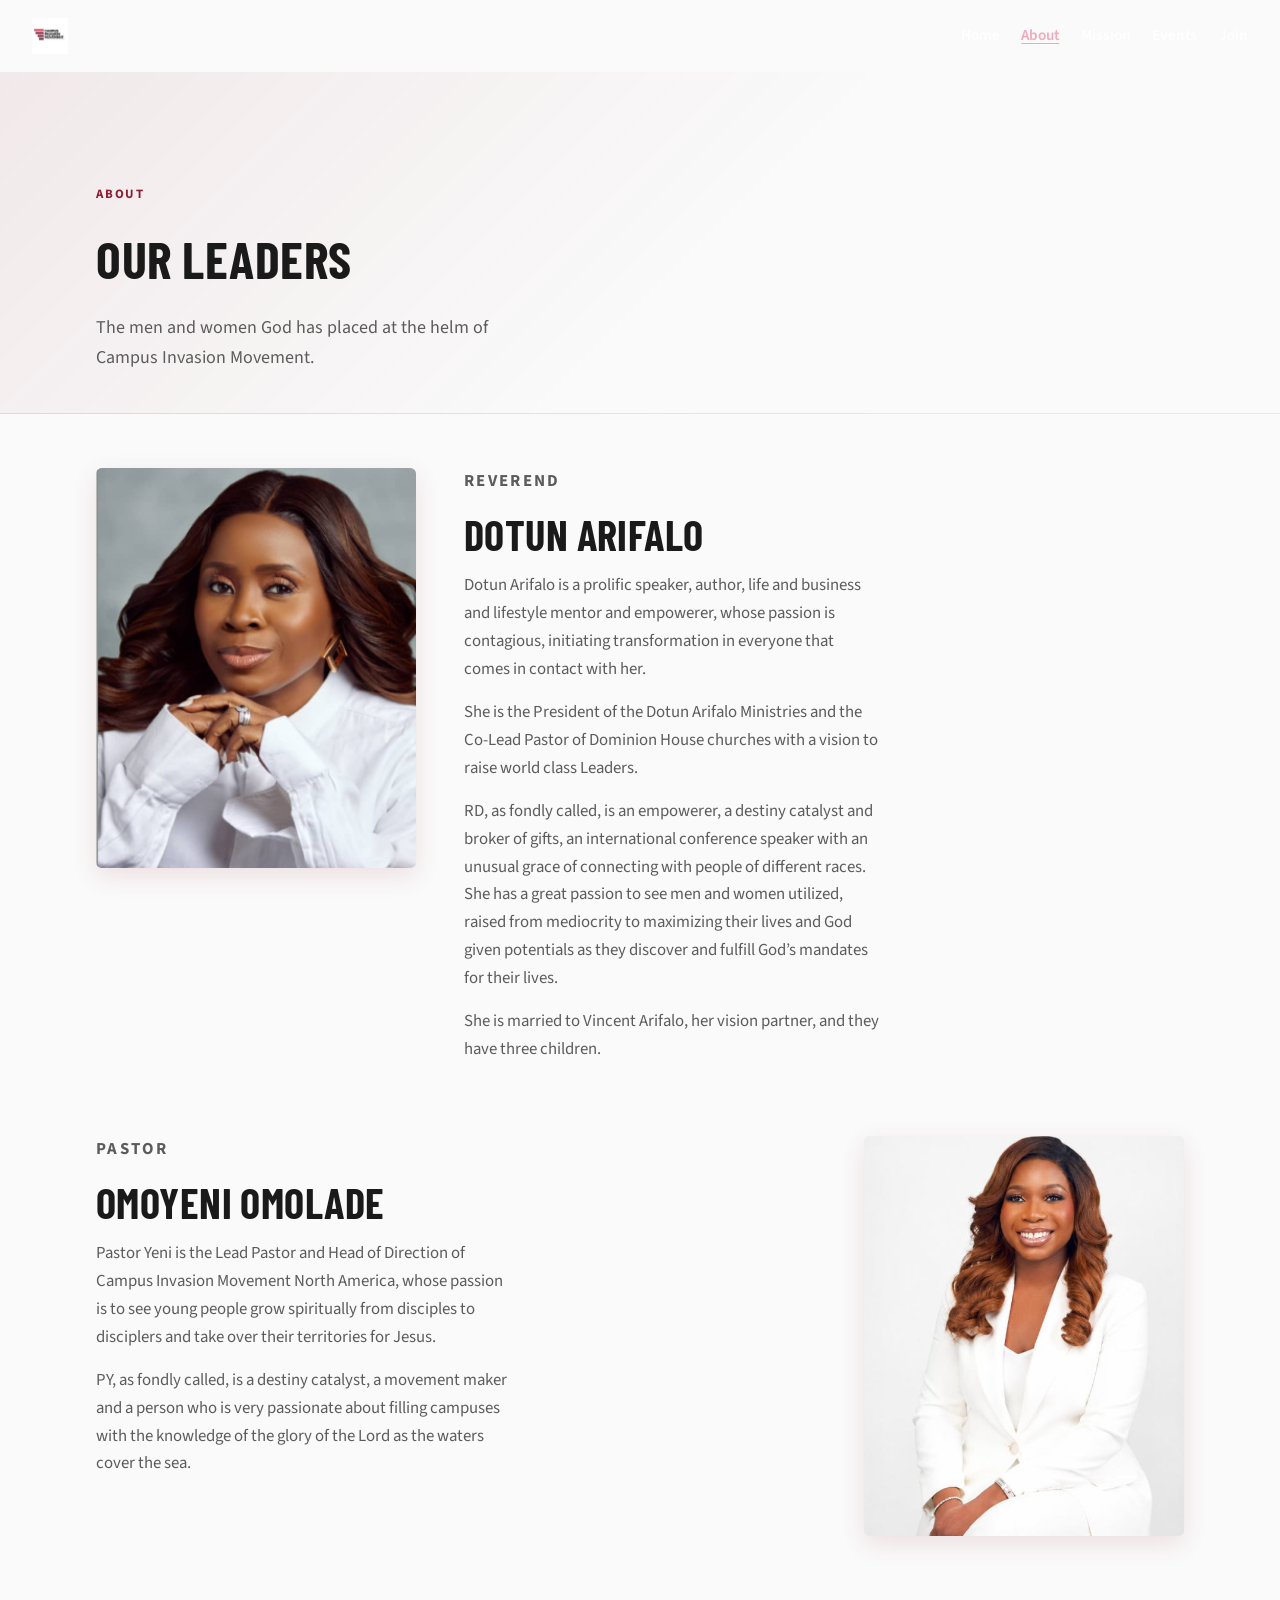
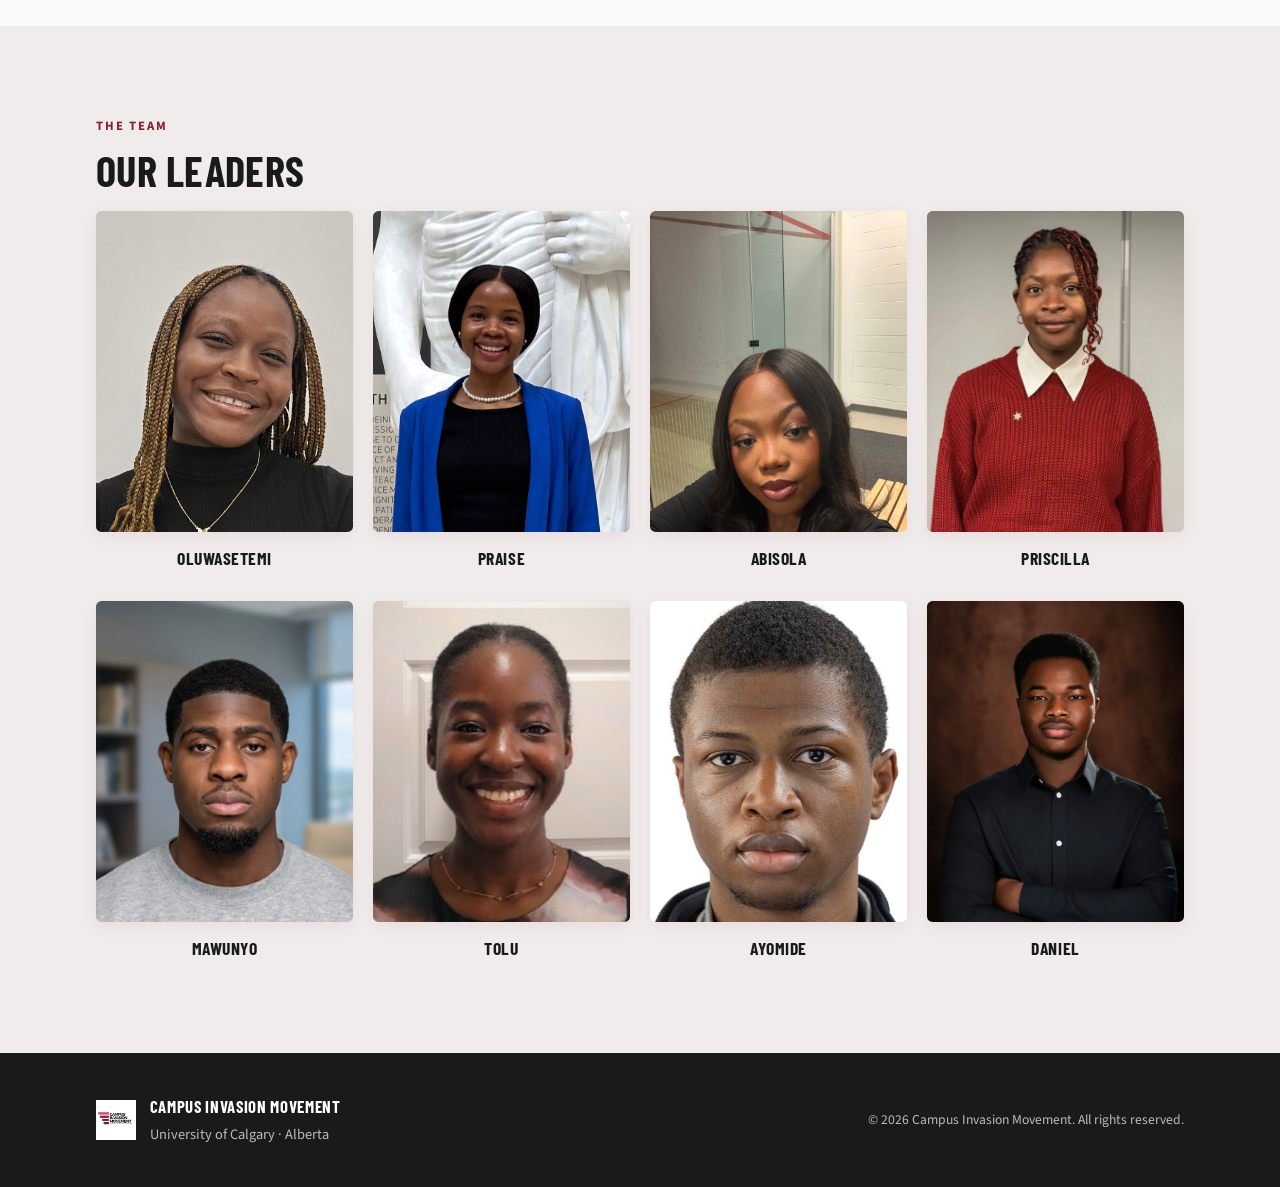
==== commit 381ff534: "Update gatherings details and add Setemi's team photo. Co-authored-by: Cursor <cursoragent@cursor.co" ====
--- a/about.html
+++ b/about.html
@@ -8,7 +8,7 @@
   <link rel="preconnect" href="https://fonts.googleapis.com" />
   <link rel="preconnect" href="https://fonts.gstatic.com" crossorigin />
   <link href="https://fonts.googleapis.com/css2?family=Barlow+Condensed:wght@600;700&family=Source+Sans+3:wght@400;600;700&display=swap" rel="stylesheet" />
-  <link rel="stylesheet" href="styles.css?v=7" />
+  <link rel="stylesheet" href="styles.css?v=8" />
   <link rel="icon" href="assets/cim-logo.png" type="image/png" />
 </head>
 <body class="page-inner">
@@ -91,11 +91,10 @@
       <div class="section-inner leaders-inner">
         <p class="eyebrow">The team</p>
         <h2>Our leaders</h2>
-        <p class="lead team-note">More photos coming soon.</p>
         <div class="team-grid">
           <article class="team-card">
             <div class="team-photo">
-              <img src="assets/leaders/placeholder.svg?v=2" alt="" width="200" height="250" />
+              <img src="assets/leaders/setemi.jpg" alt="Oluwasetemi" width="200" height="250" class="team-photo-portrait" />
             </div>
             <h3>Oluwasetemi</h3>
           </article>
--- a/styles.css
+++ b/styles.css
@@ -6,6 +6,9 @@
   --rose-soft: #f0a3b3;
   --paper: #fafafa;
   --paper-muted: #f0ecec;
+  --cream: #f7f3ee;
+  --form-border: #e8e2dc;
+  --form-label: #4a4340;
   --white: #ffffff;
   --text: #2a2a2a;
   --muted: #5c5c5c;
@@ -304,8 +307,7 @@
   margin: 0 auto;
 }
 
-.gather .section-inner,
-.invite .section-inner {
+.gather .section-inner {
   width: min(100%, var(--max));
 }
 
@@ -351,6 +353,20 @@
     radial-gradient(ellipse 80% 60% at 100% 0%, rgba(217, 95, 118, 0.1), transparent 55%),
     radial-gradient(ellipse 50% 40% at 0% 100%, rgba(140, 31, 51, 0.08), transparent 50%),
     var(--paper);
+}
+
+@media (min-width: 1024px) {
+  .about .section-inner {
+    width: 40.8%;
+    max-width: none;
+    margin: 0;
+    margin-right: auto;
+  }
+
+  .about .section-inner h2,
+  .about .mission-statement {
+    max-width: none;
+  }
 }
 
 .gather {
@@ -413,111 +429,81 @@
   background:
     linear-gradient(135deg, rgba(140, 31, 51, 0.06), transparent 40%),
     var(--paper-muted);
-}
-
-.invite-inner {
-  display: grid;
-  gap: 1.25rem;
+  padding: clamp(3.5rem, 10vh, 6rem) var(--space);
 }
 
 .invite-layout {
   display: grid;
-  gap: 2rem;
+  gap: clamp(2rem, 5vw, 3.5rem);
   align-items: start;
-  width: 100%;
-}
-
-@media (min-width: 800px) {
+  width: min(100%, var(--max));
+  margin: 0 auto;
+}
+
+@media (min-width: 768px) {
   .invite-layout {
-    grid-template-columns: 1fr minmax(18rem, 22rem);
-    gap: 3rem;
+    grid-template-columns: minmax(0, 1fr) minmax(240px, 20rem);
+    gap: clamp(2rem, 4vw, 3.5rem);
+    align-items: start;
   }
 }
 
 .invite-copy {
-  display: grid;
-  gap: 1.25rem;
-  justify-items: start;
-}
-
-.btn-ghost-dark {
-  background: transparent;
+  min-width: 0;
+}
+
+.invite-eyebrow {
   color: var(--burgundy);
-  border-color: rgba(140, 31, 51, 0.35);
-}
-
-.btn-ghost-dark:hover {
-  background: var(--burgundy);
-  color: var(--white);
-  border-color: var(--burgundy);
-}
-
-.join-form {
-  display: grid;
-  gap: 0.9rem;
-  width: 100%;
-  padding: 1.35rem 1.4rem;
-  background: var(--white);
-  border: 1px solid rgba(140, 31, 51, 0.12);
-  border-radius: 0.35rem;
-  box-shadow: 0 8px 24px rgba(140, 31, 51, 0.08);
-}
-
-.join-form label {
-  display: grid;
-  gap: 0.35rem;
-  font-size: 0.8rem;
-  font-weight: 700;
-  letter-spacing: 0.08em;
-  text-transform: uppercase;
+}
+
+.invite-copy h2 {
+  margin: 0 0 1rem;
+  font-family: var(--font-display);
+  font-size: clamp(2rem, 4.5vw, 2.85rem);
+  font-weight: 700;
+  line-height: 1.1;
+  letter-spacing: 0.01em;
+  text-transform: uppercase;
+  color: var(--ink);
+  max-width: none;
+}
+
+.invite-intro {
+  margin: 0 0 1.5rem;
+  max-width: none;
+  font-size: 1.05rem;
+  line-height: 1.65;
+  color: var(--muted);
+}
+
+.invite-list {
+  margin: 0 0 1.5rem;
+  padding-left: 1.15rem;
+  max-width: none;
+  color: var(--muted);
+  font-size: 1rem;
+  line-height: 1.7;
+}
+
+.invite-list li + li {
+  margin-top: 0.35rem;
+}
+
+.invite-meta {
+  margin: 0;
+  font-size: 0.9rem;
+  color: var(--muted);
+}
+
+.invite-meta a {
   color: var(--burgundy);
-}
-
-.join-form input,
-.join-form textarea {
-  width: 100%;
-  font: inherit;
-  font-size: 1rem;
-  font-weight: 400;
-  letter-spacing: 0;
-  text-transform: none;
-  color: var(--ink);
-  padding: 0.7rem 0.8rem;
-  border: 1px solid rgba(26, 26, 26, 0.18);
-  border-radius: 0.3rem;
-  background: var(--paper);
-}
-
-.join-form input:focus,
-.join-form textarea:focus {
-  outline: 2px solid var(--rose);
-  outline-offset: 1px;
-  border-color: transparent;
-}
-
-.join-form .btn {
-  width: 100%;
-  cursor: pointer;
-}
-
-.form-status {
-  min-height: 1.2em;
-  margin: 0;
-  font-size: 0.92rem;
+  text-decoration: none;
   font-weight: 600;
-  letter-spacing: 0;
-  text-transform: none;
-  color: var(--burgundy);
-}
-
-.form-status.is-error {
-  color: var(--burgundy-deep);
-}
-
-.join-form .btn:disabled {
-  opacity: 0.65;
-  cursor: wait;
-  transform: none;
+}
+
+.invite-meta a:hover {
+  color: var(--rose);
+  text-decoration: underline;
 }
 
 .events-list {
@@ -558,56 +544,202 @@
   color: var(--muted);
 }
 
-.invite .lead {
-  max-width: 36ch;
-}
-
-.invite-details {
+/* ——— Join form card ——— */
+.join-form-wrap {
+  width: 100%;
+  max-width: 20rem;
+  padding: clamp(1.75rem, 4vw, 2.25rem);
+  background: var(--cream);
+  border-radius: 1.25rem;
+  box-shadow: 0 4px 24px rgba(0, 0, 0, 0.12);
+}
+
+@media (min-width: 768px) {
+  .join-form-wrap {
+    justify-self: end;
+  }
+}
+
+@media (max-width: 767px) {
+  .join-form-wrap {
+    max-width: none;
+  }
+}
+
+.join-form {
   display: grid;
-  gap: 1rem 2rem;
-  margin: 0.5rem 0 0.75rem;
-  padding: 0;
-}
-
-@media (min-width: 640px) {
-  .invite-details {
-    grid-template-columns: repeat(2, minmax(0, 1fr));
-  }
-}
-
-@media (min-width: 900px) {
-  .invite-details {
-    grid-template-columns: repeat(4, minmax(0, 1fr));
-  }
-}
-
-.invite-details div {
+  gap: 1.35rem;
+}
+
+.join-form-honey {
+  position: absolute;
+  left: -9999px;
+  opacity: 0;
+  pointer-events: none;
+}
+
+.join-field {
+  display: grid;
+  gap: 0.5rem;
+}
+
+.join-field span {
+  font-size: 0.95rem;
+  font-weight: 600;
+  letter-spacing: 0;
+  color: var(--form-label);
+}
+
+.join-field input,
+.join-field textarea {
+  width: 100%;
+  padding: 0.95rem 1.05rem;
+  border: 1px solid var(--form-border);
+  border-radius: 0.65rem;
+  font-family: var(--font-body);
+  font-size: 1rem;
+  color: var(--ink);
+  background: var(--white);
+  transition: border-color 0.2s var(--ease);
+}
+
+.join-field textarea {
+  min-height: 6.5rem;
+  resize: vertical;
+}
+
+.join-field input::placeholder,
+.join-field textarea::placeholder {
+  color: #a8a29e;
+}
+
+.join-field input:focus,
+.join-field textarea:focus {
+  outline: none;
+  border-color: rgba(140, 31, 51, 0.35);
+}
+
+.form-status {
+  min-height: 1.2em;
   margin: 0;
-}
-
-.invite-details dt {
-  margin: 0 0 0.2rem;
-  font-size: 0.75rem;
-  font-weight: 700;
-  letter-spacing: 0.12em;
-  text-transform: uppercase;
+  font-size: 0.92rem;
+  font-weight: 600;
   color: var(--burgundy);
 }
 
-.invite-details dd {
+.form-status.is-error {
+  color: var(--burgundy-deep);
+}
+
+.join-form .btn:disabled {
+  opacity: 0.65;
+  cursor: wait;
+}
+
+.btn-join {
+  width: 100%;
+  margin-top: 0.35rem;
+  padding: 1.05rem 1.5rem;
+  border: none;
+  border-radius: 999px;
+  background: var(--burgundy-deep);
+  color: var(--white);
+  font-family: var(--font-body);
+  font-size: 1.05rem;
+  font-weight: 700;
+  letter-spacing: 0.01em;
+  cursor: pointer;
+  transition: background 0.25s var(--ease);
+}
+
+.btn-join:hover {
+  background: var(--burgundy);
+}
+
+/* ——— Meet our leaders CTA ——— */
+.leaders-cta {
+  padding-block: clamp(2rem, 5vh, 3rem);
+}
+
+.leaders-cta-link {
+  display: block;
+  width: min(100%, var(--max));
+  margin: 0 auto;
+  padding: 0 var(--space);
+  color: inherit;
+  text-decoration: none;
+}
+
+.leaders-cta-inner {
+  display: flex;
+  align-items: center;
+  justify-content: space-between;
+  gap: 1.5rem;
+  padding: clamp(1.75rem, 4vw, 2.5rem);
+  background: linear-gradient(135deg, var(--burgundy-deep), var(--burgundy));
+  border-radius: 0.35rem;
+  color: var(--white);
+  transition: transform 0.25s var(--ease), box-shadow 0.25s var(--ease);
+}
+
+.leaders-cta-link:hover .leaders-cta-inner {
+  transform: translateY(-2px);
+  box-shadow: 0 12px 32px rgba(140, 31, 51, 0.3);
+}
+
+.leaders-cta .eyebrow {
+  color: var(--rose-soft);
+}
+
+.leaders-cta h2 {
+  margin: 0 0 0.5rem;
+  color: var(--white);
+  max-width: none;
+}
+
+.leaders-cta-text {
   margin: 0;
+  max-width: 40ch;
+  color: rgba(255, 255, 255, 0.82);
   font-size: 1.05rem;
-  font-weight: 600;
+}
+
+.leaders-cta-arrow {
+  flex-shrink: 0;
+  font-size: 2rem;
+  font-weight: 700;
+  color: var(--rose-soft);
+  transition: transform 0.25s var(--ease);
+}
+
+.leaders-cta-link:hover .leaders-cta-arrow {
+  transform: translateX(4px);
+}
+
+/* ——— Thank you page ——— */
+.thanks-page {
+  min-height: calc(100svh - var(--header-h));
+  display: grid;
+  place-items: center;
+  padding: calc(var(--header-h) + 2rem) var(--space) 3rem;
+}
+
+.thanks-inner {
+  width: min(100%, 32rem);
+  text-align: center;
+}
+
+.thanks-inner h1 {
+  margin: 0 0 0.75rem;
+  font-family: var(--font-display);
+  font-size: clamp(2rem, 5vw, 2.75rem);
+  font-weight: 700;
+  text-transform: uppercase;
   color: var(--ink);
 }
 
-.invite-details a {
-  color: var(--ink);
-  font-weight: 600;
-}
-
-.invite-details a:hover {
-  color: var(--burgundy);
+.thanks-inner .lead {
+  margin: 0 auto 1.5rem;
 }
 
 /* ——— Footer ——— */
@@ -739,6 +871,40 @@
   border-bottom: 1px solid rgba(140, 31, 51, 0.1);
 }
 
+.page-hero--gather {
+  position: relative;
+  isolation: isolate;
+  overflow: hidden;
+  min-height: 18rem;
+  padding-block: calc(var(--header-h) + 3.25rem) clamp(3.25rem, 8vh, 4.75rem);
+  background: var(--paper);
+}
+
+.page-hero--gather::before {
+  content: "";
+  position: absolute;
+  inset: 0;
+  z-index: -1;
+  background:
+    url("assets/events-worship.jpg") center 72% / cover no-repeat;
+  filter: grayscale(0.12) saturate(0.85) contrast(1.02);
+  transform: scale(1.06);
+}
+
+.page-hero--gather::after {
+  content: "";
+  position: absolute;
+  inset: 0;
+  z-index: -1;
+  background:
+    linear-gradient(180deg, rgba(250, 250, 250, 0.42) 0%, rgba(250, 250, 250, 0.5) 55%, rgba(250, 250, 250, 0.7) 100%),
+    linear-gradient(135deg, rgba(140, 31, 51, 0.16), transparent 58%);
+}
+
+.page-hero--gather .page-hero-inner {
+  position: relative;
+}
+
 .page-hero-inner {
   width: min(100%, var(--max));
   margin: 0 auto;
